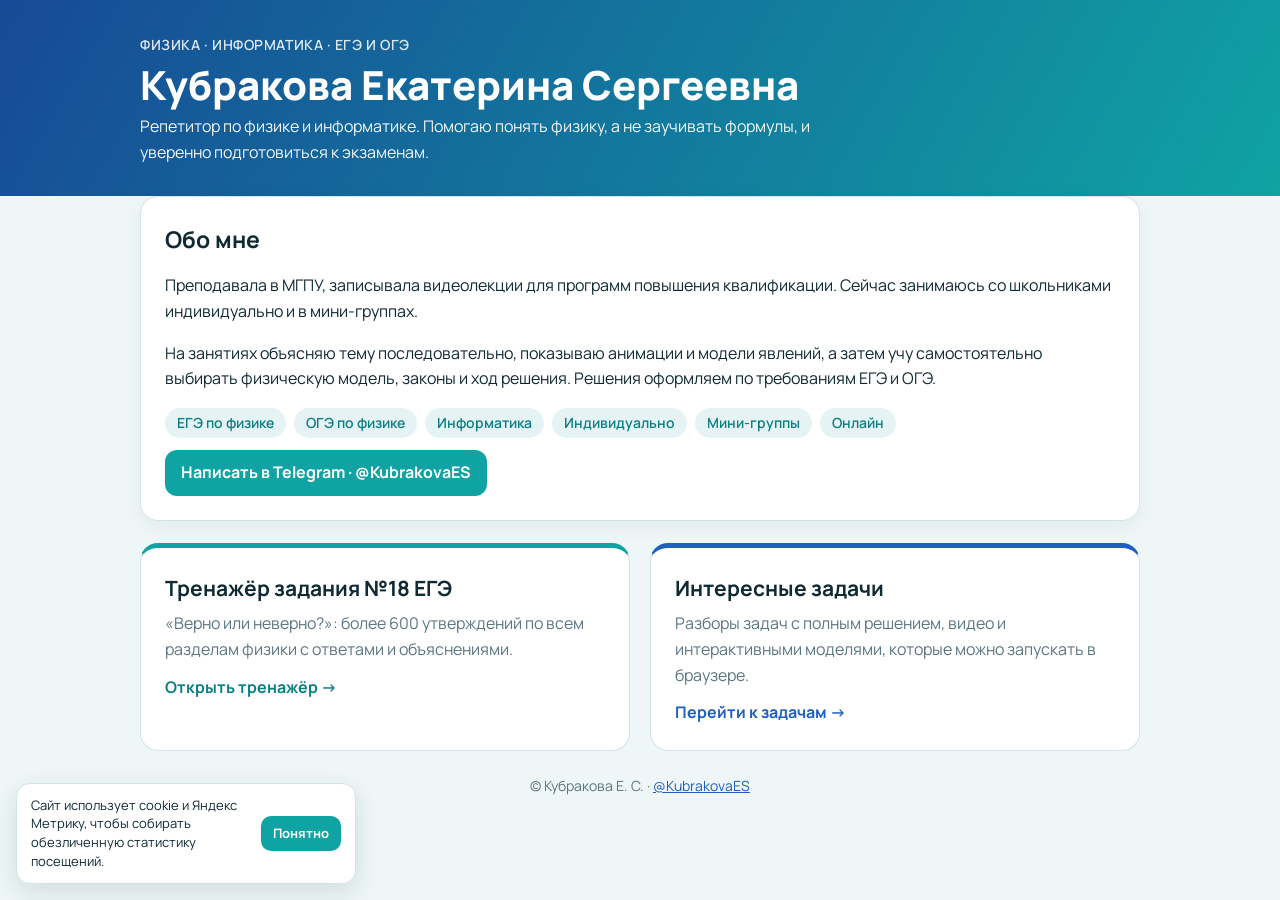
==== index.html @ a11c0caa "Личная страница, раздел «Интересные задачи» и модель «Снаряд и фонарик» Co-authored-by: Perplexity <" ====
<!doctype html><html lang="ru"><head><meta charset="utf-8"><meta name="viewport" content="width=device-width,initial-scale=1">
<title>Кубракова Екатерина Сергеевна — репетитор по физике и информатике</title>
<meta name="description" content="Репетитор по физике и информатике: подготовка к ЕГЭ и ОГЭ, онлайн-тренажёр задания 18 и разборы интересных задач.">
<link rel="preconnect" href="https://fonts.googleapis.com"><link rel="preconnect" href="https://fonts.gstatic.com" crossorigin>
<link href="https://fonts.googleapis.com/css2?family=Manrope:wght@400;500;600;700;800&display=swap" rel="stylesheet"><link rel="stylesheet" href="assets/site.css"><script src="assets/metrika.js"></script></head><body><noscript><div><img src="https://mc.yandex.ru/watch/114669607" style="position:absolute;left:-9999px" alt=""></div></noscript>
<header class="top"><div class="wrap"><div class="kicker">Физика · Информатика · ЕГЭ и ОГЭ</div>
<h1>Кубракова Екатерина Сергеевна</h1><p>Репетитор по физике и информатике. Помогаю понять физику, а не заучивать формулы, и уверенно подготовиться к экзаменам.</p></div></header>
<main class="wrap">
<section class="card"><h2>Обо мне</h2>
<p>Преподавала в МГПУ, записывала видеолекции для программ повышения квалификации. Сейчас занимаюсь со школьниками индивидуально и в мини-группах.</p>
<p>На занятиях объясняю тему последовательно, показываю анимации и модели явлений, а затем учу самостоятельно выбирать физическую модель, законы и ход решения. Решения оформляем по требованиям ЕГЭ и ОГЭ.</p>
<div class="tags"><span>ЕГЭ по физике</span><span>ОГЭ по физике</span><span>Информатика</span><span>Индивидуально</span><span>Мини-группы</span><span>Онлайн</span></div>
<div class="row"><a class="btn" href="https://t.me/KubrakovaES" target="_blank" rel="noopener">Написать в Telegram · @KubrakovaES</a></div></section>
<div class="grid2">
<a class="big-link" href="https://kubrakovaes.github.io/ege18-fizika/"><b>Тренажёр задания №18 ЕГЭ</b><span>«Верно или неверно?»: более 600 утверждений по всем разделам физики с ответами и объяснениями.</span><em>Открыть тренажёр →</em></a>
<a class="big-link blue" href="zadachi/"><b>Интересные задачи</b><span>Разборы задач с полным решением, видео и интерактивными моделями, которые можно запускать в браузере.</span><em>Перейти к задачам →</em></a>
</div></main>
<footer>© Кубракова Е. С. · <a href="https://t.me/KubrakovaES">@KubrakovaES</a></footer></body></html>
---- assets/site.css ----
:root{--bg:#eef6f7;--surface:#fff;--ink:#0f2a33;--muted:#5b7680;--line:#d3e4e8;--teal:#0fa3a3;--teal-d:#0b7f84;--blue:#1f5fbf;--blue-d:#174a96;--ok:#138a5b;--ok-bg:#e3f5ec;--bad:#c23b3b;--bad-bg:#fbe9e9}
*{box-sizing:border-box}body{margin:0;background:var(--bg);color:var(--ink);font:16px/1.6 Manrope,system-ui,sans-serif}
a{color:var(--blue)}.wrap{max-width:1040px;margin:0 auto;padding:0 20px}
header.top{background:linear-gradient(120deg,var(--blue-d),var(--teal));color:#fff;padding:34px 0 30px}
header.top .kicker{opacity:.85;font-size:14px;font-weight:600;letter-spacing:.04em;text-transform:uppercase}
header.top h1{margin:6px 0 4px;font-size:clamp(26px,4vw,40px);line-height:1.15;font-weight:800}
header.top p{margin:6px 0 0;max-width:680px;opacity:.95}
nav.crumbs{font-size:14px;margin-bottom:10px}nav.crumbs a{color:#fff;opacity:.9}
main{padding:28px 0 50px}
.card{background:var(--surface);border:1px solid var(--line);border-radius:18px;padding:24px;margin-bottom:22px;box-shadow:0 6px 20px rgba(15,42,51,.05)}
.card h2{margin:0 0 12px;font-size:23px}
.grid2{display:grid;grid-template-columns:repeat(auto-fit,minmax(280px,1fr));gap:20px}
.big-link{display:block;text-decoration:none;color:var(--ink);background:var(--surface);border:1px solid var(--line);border-radius:18px;padding:24px;border-top:5px solid var(--teal);transition:.15s}
.big-link:hover{transform:translateY(-3px);box-shadow:0 10px 26px rgba(15,42,51,.12)}
.big-link b{display:block;font-size:21px;margin-bottom:6px}.big-link span{color:var(--muted)}.big-link em{display:block;margin-top:12px;color:var(--teal-d);font-style:normal;font-weight:700}
.big-link.blue{border-top-color:var(--blue)}.big-link.blue em{color:var(--blue)}
.btn{display:inline-flex;align-items:center;gap:8px;border:0;border-radius:12px;padding:10px 16px;font:inherit;font-weight:700;background:var(--teal);color:#fff;text-decoration:none;cursor:pointer}
.btn:hover{background:var(--teal-d)}.btn.alt{background:#e6f3f5;color:var(--teal-d)}.btn.alt:hover{background:#d4ecef}.btn.blue{background:var(--blue)}
.tags{display:flex;flex-wrap:wrap;gap:8px;margin:12px 0}.tags span{background:#e6f3f5;color:var(--teal-d);border-radius:999px;padding:4px 12px;font-size:14px;font-weight:600}
.video{position:relative;padding-top:56.25%;border-radius:14px;overflow:hidden;background:#0f2a33}.video iframe{position:absolute;inset:0;width:100%;height:100%;border:0}
.answer{background:var(--ok-bg);border-left:5px solid var(--ok);border-radius:12px;padding:12px 16px;font-weight:600}
.sim{display:grid;grid-template-columns:1fr 280px;gap:18px}@media(max-width:820px){.sim{grid-template-columns:1fr}}
canvas{width:100%;height:auto;border:1px solid var(--line);border-radius:14px;background:#f7fbfc;display:block}
.ctrl label{display:block;font-weight:700;margin:10px 0 2px}.ctrl input[type=range]{width:100%;accent-color:var(--teal)}
.row{display:flex;flex-wrap:wrap;gap:8px;margin-top:12px}
.status{margin-top:14px;padding:10px 12px;border-radius:12px;background:#eef6f7;font-size:15px}.status.hit{background:var(--ok-bg);color:var(--ok);font-weight:700}.status.miss{background:var(--bad-bg);color:var(--bad)}
.readout{font-variant-numeric:tabular-nums;font-size:14px;color:var(--muted);margin-top:8px}
details{border-top:1px solid var(--line);padding:10px 0}summary{cursor:pointer;font-weight:700}
footer{color:var(--muted);font-size:14px;text-align:center;padding:24px 0 40px}
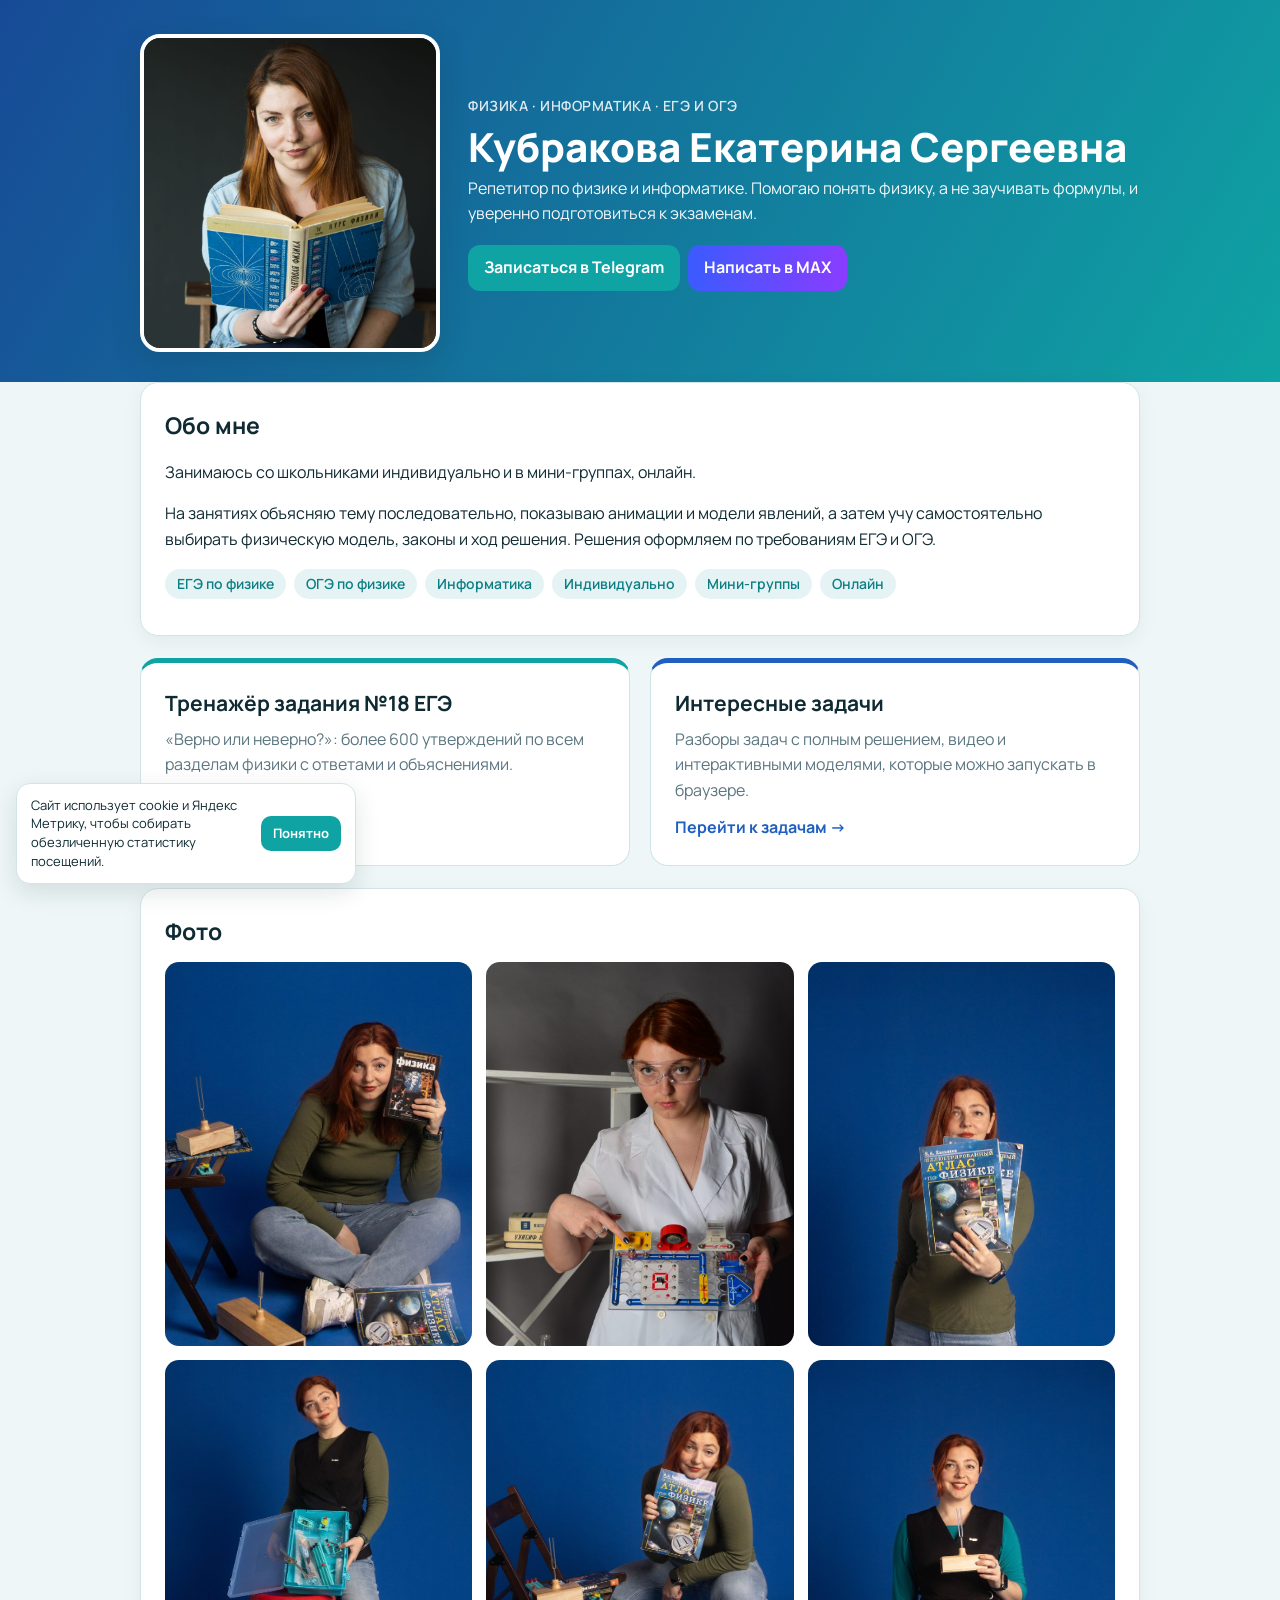
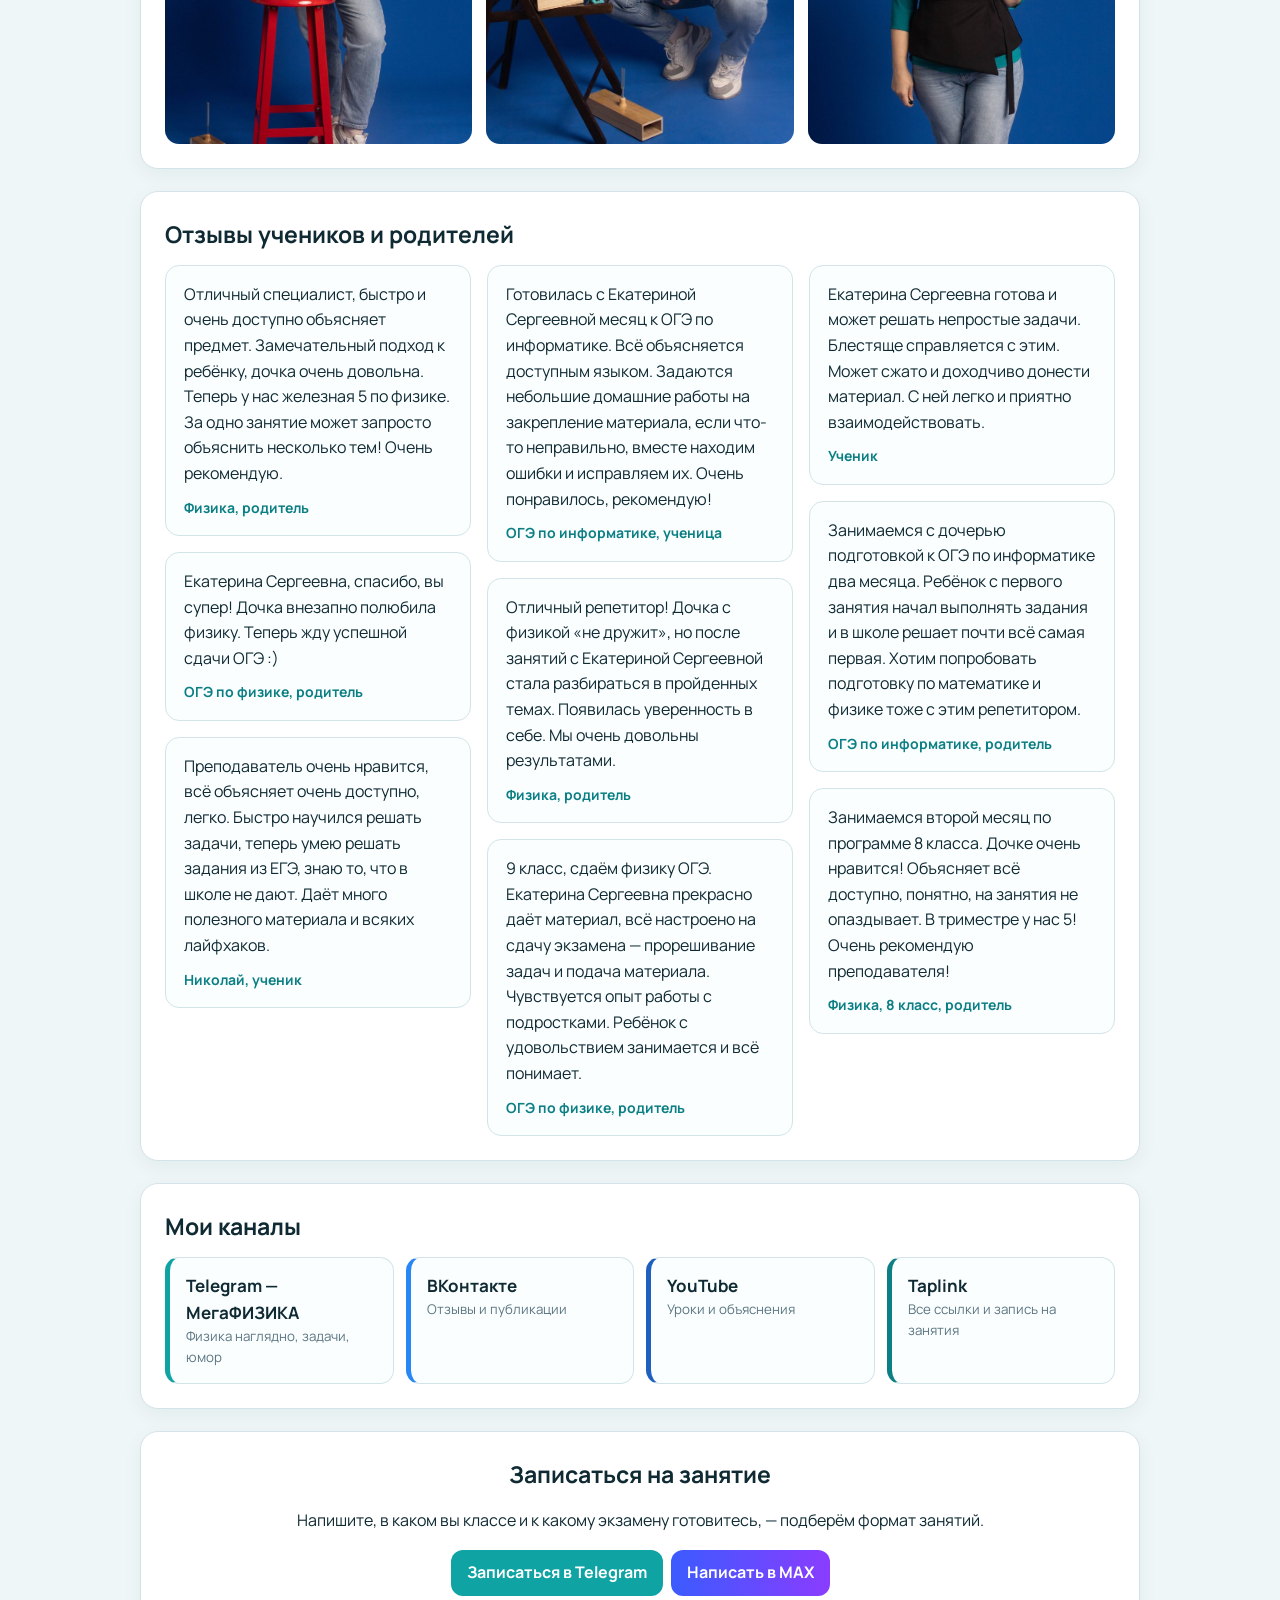
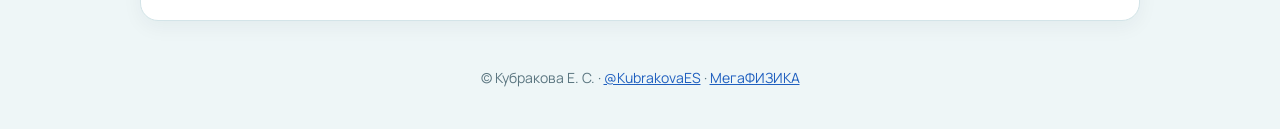
==== commit 5476f38f: "Фото, отзывы, каналы и кнопки записи на странице «Обо мне» Co-authored-by: Perplexity <noreply@perpl" ====
--- a/index.html
+++ b/index.html
@@ -1,18 +1,42 @@
 <!doctype html><html lang="ru"><head><meta charset="utf-8"><meta name="viewport" content="width=device-width,initial-scale=1">
 <title>Кубракова Екатерина Сергеевна — репетитор по физике и информатике</title>
 <meta name="description" content="Репетитор по физике и информатике: подготовка к ЕГЭ и ОГЭ, онлайн-тренажёр задания 18 и разборы интересных задач.">
+<meta property="og:title" content="Кубракова Екатерина Сергеевна — репетитор по физике и информатике"><meta property="og:image" content="https://kubrakovaes.github.io/assets/img/portrait.jpg">
 <link rel="preconnect" href="https://fonts.googleapis.com"><link rel="preconnect" href="https://fonts.gstatic.com" crossorigin>
-<link href="https://fonts.googleapis.com/css2?family=Manrope:wght@400;500;600;700;800&display=swap" rel="stylesheet"><link rel="stylesheet" href="assets/site.css"><script src="assets/metrika.js"></script></head><body><noscript><div><img src="https://mc.yandex.ru/watch/114669607" style="position:absolute;left:-9999px" alt=""></div></noscript>
-<header class="top"><div class="wrap"><div class="kicker">Физика · Информатика · ЕГЭ и ОГЭ</div>
-<h1>Кубракова Екатерина Сергеевна</h1><p>Репетитор по физике и информатике. Помогаю понять физику, а не заучивать формулы, и уверенно подготовиться к экзаменам.</p></div></header>
+<link href="https://fonts.googleapis.com/css2?family=Manrope:wght@400;500;600;700;800&display=swap" rel="stylesheet">
+<link rel="stylesheet" href="assets/site.css"><script src="assets/metrika.js"></script></head><body><noscript><div><img src="https://mc.yandex.ru/watch/114669607" style="position:absolute;left:-9999px" alt=""></div></noscript>
+<header class="top"><div class="wrap hero"><img src="assets/img/portrait.jpg" alt="Кубракова Екатерина Сергеевна">
+<div><div class="kicker">Физика · Информатика · ЕГЭ и ОГЭ</div><h1>Кубракова Екатерина Сергеевна</h1>
+<p>Репетитор по физике и информатике. Помогаю понять физику, а не заучивать формулы, и уверенно подготовиться к экзаменам.</p>
+<div class="row" style="margin-top:18px"><a class="btn" href="https://t.me/KubrakovaES" target="_blank" rel="noopener">Записаться в Telegram</a><a class="btn max" href="https://max.ru/u/f9LHodD0cOKXjT28cd-4Ic7kbpN1_F-1NDqRArSVZjF6PoIaOD2EUkCqzCk" target="_blank" rel="noopener">Написать в MAX</a></div></div></div></header>
 <main class="wrap">
 <section class="card"><h2>Обо мне</h2>
-<p>Преподавала в МГПУ, записывала видеолекции для программ повышения квалификации. Сейчас занимаюсь со школьниками индивидуально и в мини-группах.</p>
+<p>Занимаюсь со школьниками индивидуально и в мини-группах, онлайн.</p>
 <p>На занятиях объясняю тему последовательно, показываю анимации и модели явлений, а затем учу самостоятельно выбирать физическую модель, законы и ход решения. Решения оформляем по требованиям ЕГЭ и ОГЭ.</p>
-<div class="tags"><span>ЕГЭ по физике</span><span>ОГЭ по физике</span><span>Информатика</span><span>Индивидуально</span><span>Мини-группы</span><span>Онлайн</span></div>
-<div class="row"><a class="btn" href="https://t.me/KubrakovaES" target="_blank" rel="noopener">Написать в Telegram · @KubrakovaES</a></div></section>
-<div class="grid2">
+<div class="tags"><span>ЕГЭ по физике</span><span>ОГЭ по физике</span><span>Информатика</span><span>Индивидуально</span><span>Мини-группы</span><span>Онлайн</span></div></section>
+<div class="grid2" style="margin-bottom:22px">
 <a class="big-link" href="https://kubrakovaes.github.io/ege18-fizika/"><b>Тренажёр задания №18 ЕГЭ</b><span>«Верно или неверно?»: более 600 утверждений по всем разделам физики с ответами и объяснениями.</span><em>Открыть тренажёр →</em></a>
-<a class="big-link blue" href="zadachi/"><b>Интересные задачи</b><span>Разборы задач с полным решением, видео и интерактивными моделями, которые можно запускать в браузере.</span><em>Перейти к задачам →</em></a>
-</div></main>
-<footer>© Кубракова Е. С. · <a href="https://t.me/KubrakovaES">@KubrakovaES</a></footer></body></html>
+<a class="big-link blue" href="zadachi/"><b>Интересные задачи</b><span>Разборы задач с полным решением, видео и интерактивными моделями, которые можно запускать в браузере.</span><em>Перейти к задачам →</em></a></div>
+<section class="card"><h2>Фото</h2><div class="gallery"><img src="assets/img/g-books.jpg" alt="Екатерина Сергеевна с физическими приборами и книгами" loading="lazy"><img src="assets/img/g-lab.jpg" alt="Екатерина Сергеевна с физическими приборами и книгами" loading="lazy"><img src="assets/img/g-astro.jpg" alt="Екатерина Сергеевна с физическими приборами и книгами" loading="lazy"><img src="assets/img/g-kit.jpg" alt="Екатерина Сергеевна с физическими приборами и книгами" loading="lazy"><img src="assets/img/g-squat.jpg" alt="Екатерина Сергеевна с физическими приборами и книгами" loading="lazy"><img src="assets/img/g-pendulum.jpg" alt="Екатерина Сергеевна с физическими приборами и книгами" loading="lazy"></div></section>
+<section class="card"><h2>Отзывы учеников и родителей</h2><div class="reviews">
+<div class="review"><p>Отличный специалист, быстро и очень доступно объясняет предмет. Замечательный подход к ребёнку, дочка очень довольна. Теперь у нас железная 5 по физике. За одно занятие может запросто объяснить несколько тем! Очень рекомендую.</p><div class="who">Физика, родитель</div></div>
+<div class="review"><p>Екатерина Сергеевна, спасибо, вы супер! Дочка внезапно полюбила физику. Теперь жду успешной сдачи ОГЭ :)</p><div class="who">ОГЭ по физике, родитель</div></div>
+<div class="review"><p>Преподаватель очень нравится, всё объясняет очень доступно, легко. Быстро научился решать задачи, теперь умею решать задания из ЕГЭ, знаю то, что в школе не дают. Даёт много полезного материала и всяких лайфхаков.</p><div class="who">Николай, ученик</div></div>
+<div class="review"><p>Готовилась с Екатериной Сергеевной месяц к ОГЭ по информатике. Всё объясняется доступным языком. Задаются небольшие домашние работы на закрепление материала, если что-то неправильно, вместе находим ошибки и исправляем их. Очень понравилось, рекомендую!</p><div class="who">ОГЭ по информатике, ученица</div></div>
+<div class="review"><p>Отличный репетитор! Дочка с физикой «не дружит», но после занятий с Екатериной Сергеевной стала разбираться в пройденных темах. Появилась уверенность в себе. Мы очень довольны результатами.</p><div class="who">Физика, родитель</div></div>
+<div class="review"><p>9 класс, сдаём физику ОГЭ. Екатерина Сергеевна прекрасно даёт материал, всё настроено на сдачу экзамена — прорешивание задач и подача материала. Чувствуется опыт работы с подростками. Ребёнок с удовольствием занимается и всё понимает.</p><div class="who">ОГЭ по физике, родитель</div></div>
+<div class="review"><p>Екатерина Сергеевна готова и может решать непростые задачи. Блестяще справляется с этим. Может сжато и доходчиво донести материал. С ней легко и приятно взаимодействовать.</p><div class="who">Ученик</div></div>
+<div class="review"><p>Занимаемся с дочерью подготовкой к ОГЭ по информатике два месяца. Ребёнок с первого занятия начал выполнять задания и в школе решает почти всё самая первая. Хотим попробовать подготовку по математике и физике тоже с этим репетитором.</p><div class="who">ОГЭ по информатике, родитель</div></div>
+<div class="review"><p>Занимаемся второй месяц по программе 8 класса. Дочке очень нравится! Объясняет всё доступно, понятно, на занятия не опаздывает. В триместре у нас 5! Очень рекомендую преподавателя!</p><div class="who">Физика, 8 класс, родитель</div></div>
+</div></section>
+<section class="card"><h2>Мои каналы</h2><div class="links">
+<a href="https://t.me/megafizika1" target="_blank" rel="noopener"><b>Telegram — МегаФИЗИКА</b><small>Физика наглядно, задачи, юмор</small></a>
+<a class="vk" href="https://vk.ru/megafizika" target="_blank" rel="noopener"><b>ВКонтакте</b><small>Отзывы и публикации</small></a>
+<a class="yt" href="https://www.youtube.com/@es.kubrakova/videos" target="_blank" rel="noopener"><b>YouTube</b><small>Уроки и объяснения</small></a>
+<a class="tl" href="https://kubrakovaes.taplink.ws/" target="_blank" rel="noopener"><b>Taplink</b><small>Все ссылки и запись на занятия</small></a>
+</div></section>
+<section class="card" style="text-align:center"><h2>Записаться на занятие</h2><p>Напишите, в каком вы классе и к какому экзамену готовитесь, — подберём формат занятий.</p><div class="row" style="justify-content:center"><a class="btn" href="https://t.me/KubrakovaES" target="_blank" rel="noopener">Записаться в Telegram</a><a class="btn max" href="https://max.ru/u/f9LHodD0cOKXjT28cd-4Ic7kbpN1_F-1NDqRArSVZjF6PoIaOD2EUkCqzCk" target="_blank" rel="noopener">Написать в MAX</a></div></section>
+</main>
+<footer>© Кубракова Е. С. · <a href="https://t.me/KubrakovaES">@KubrakovaES</a> · <a href="https://t.me/megafizika1">МегаФИЗИКА</a></footer>
+<script>document.addEventListener('click',function(e){var a=e.target.closest&&e.target.closest('a');if(!a||!window.ymGoal)return;if(a.href.indexOf('max.ru')>-1)ymGoal('max_click');else if(/megafizika|youtube|taplink/.test(a.href))ymGoal('channel_click');});</script>
+</body></html>
--- a/assets/site.css
+++ b/assets/site.css
@@ -27,3 +27,15 @@
 .readout{font-variant-numeric:tabular-nums;font-size:14px;color:var(--muted);margin-top:8px}
 details{border-top:1px solid var(--line);padding:10px 0}summary{cursor:pointer;font-weight:700}
 footer{color:var(--muted);font-size:14px;text-align:center;padding:24px 0 40px}
+
+.hero{display:grid;grid-template-columns:300px 1fr;gap:28px;align-items:center}@media(max-width:760px){.hero{grid-template-columns:1fr}.hero img{max-width:280px}}
+.hero img{width:100%;aspect-ratio:1/1.06;object-fit:cover;border-radius:20px;border:4px solid #fff;box-shadow:0 10px 30px rgba(15,42,51,.18)}
+.gallery{display:grid;grid-template-columns:repeat(3,1fr);gap:14px}@media(max-width:620px){.gallery{grid-template-columns:repeat(2,1fr);gap:10px}}
+.gallery img{width:100%;aspect-ratio:4/5;object-fit:cover;object-position:50% 25%;border-radius:14px;display:block}
+.links{display:grid;grid-template-columns:repeat(auto-fit,minmax(220px,1fr));gap:12px}
+.links a{display:flex;flex-direction:column;text-decoration:none;color:var(--ink);border:1px solid var(--line);border-left:5px solid var(--teal);border-radius:14px;padding:14px 16px;background:#fbfeff}
+.links a:hover{background:#eef8f9}.links a b{font-size:17px}.links a small{color:var(--muted)}
+.links a.vk{border-left-color:#2787f5}.links a.yt{border-left-color:var(--blue)}.links a.tl{border-left-color:var(--teal-d)}
+.reviews{columns:3 280px;column-gap:16px}.review{break-inside:avoid;background:#fbfeff;border:1px solid var(--line);border-radius:14px;padding:16px 18px;margin:0 0 16px}
+.review p{margin:0}.review .who{margin-top:10px;color:var(--teal-d);font-weight:700;font-size:14px}
+.btn.max{background:linear-gradient(90deg,#3b5bff,#8a3cff)}.btn.max:hover{filter:brightness(.92)}
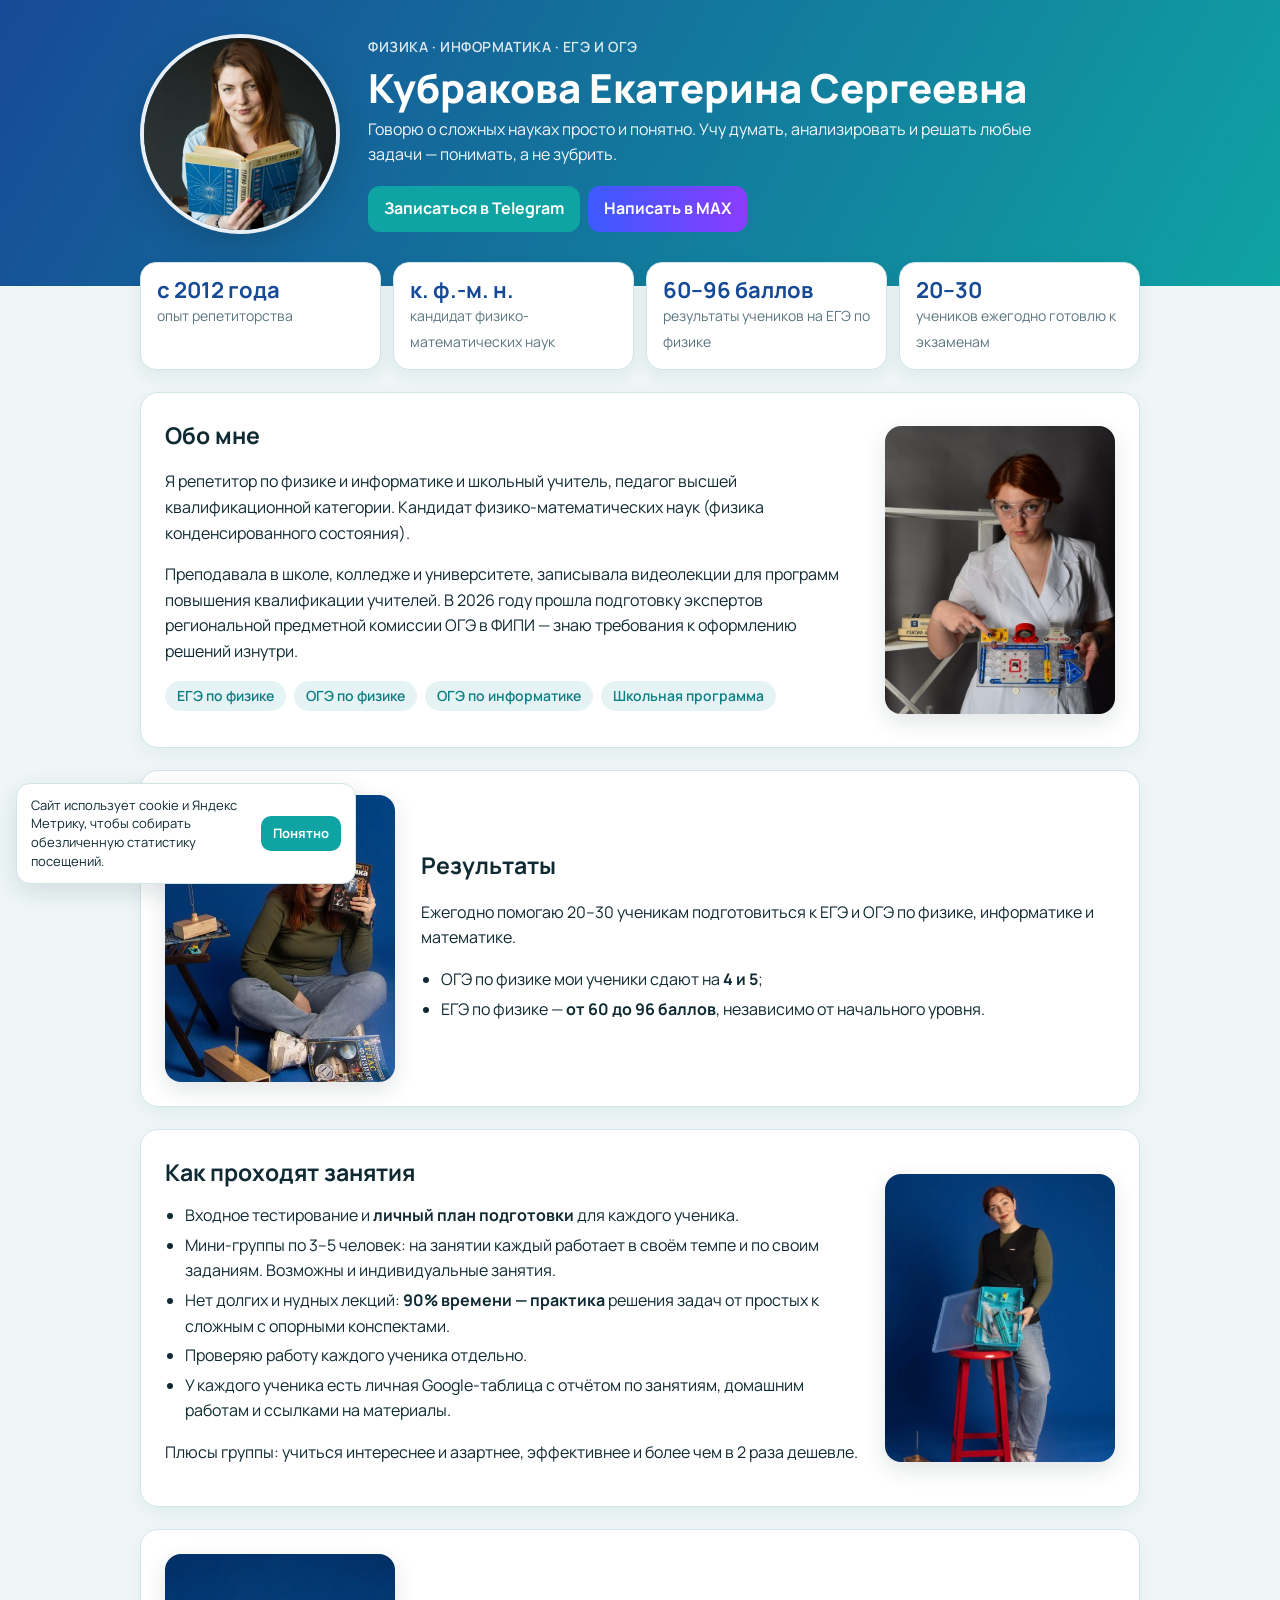
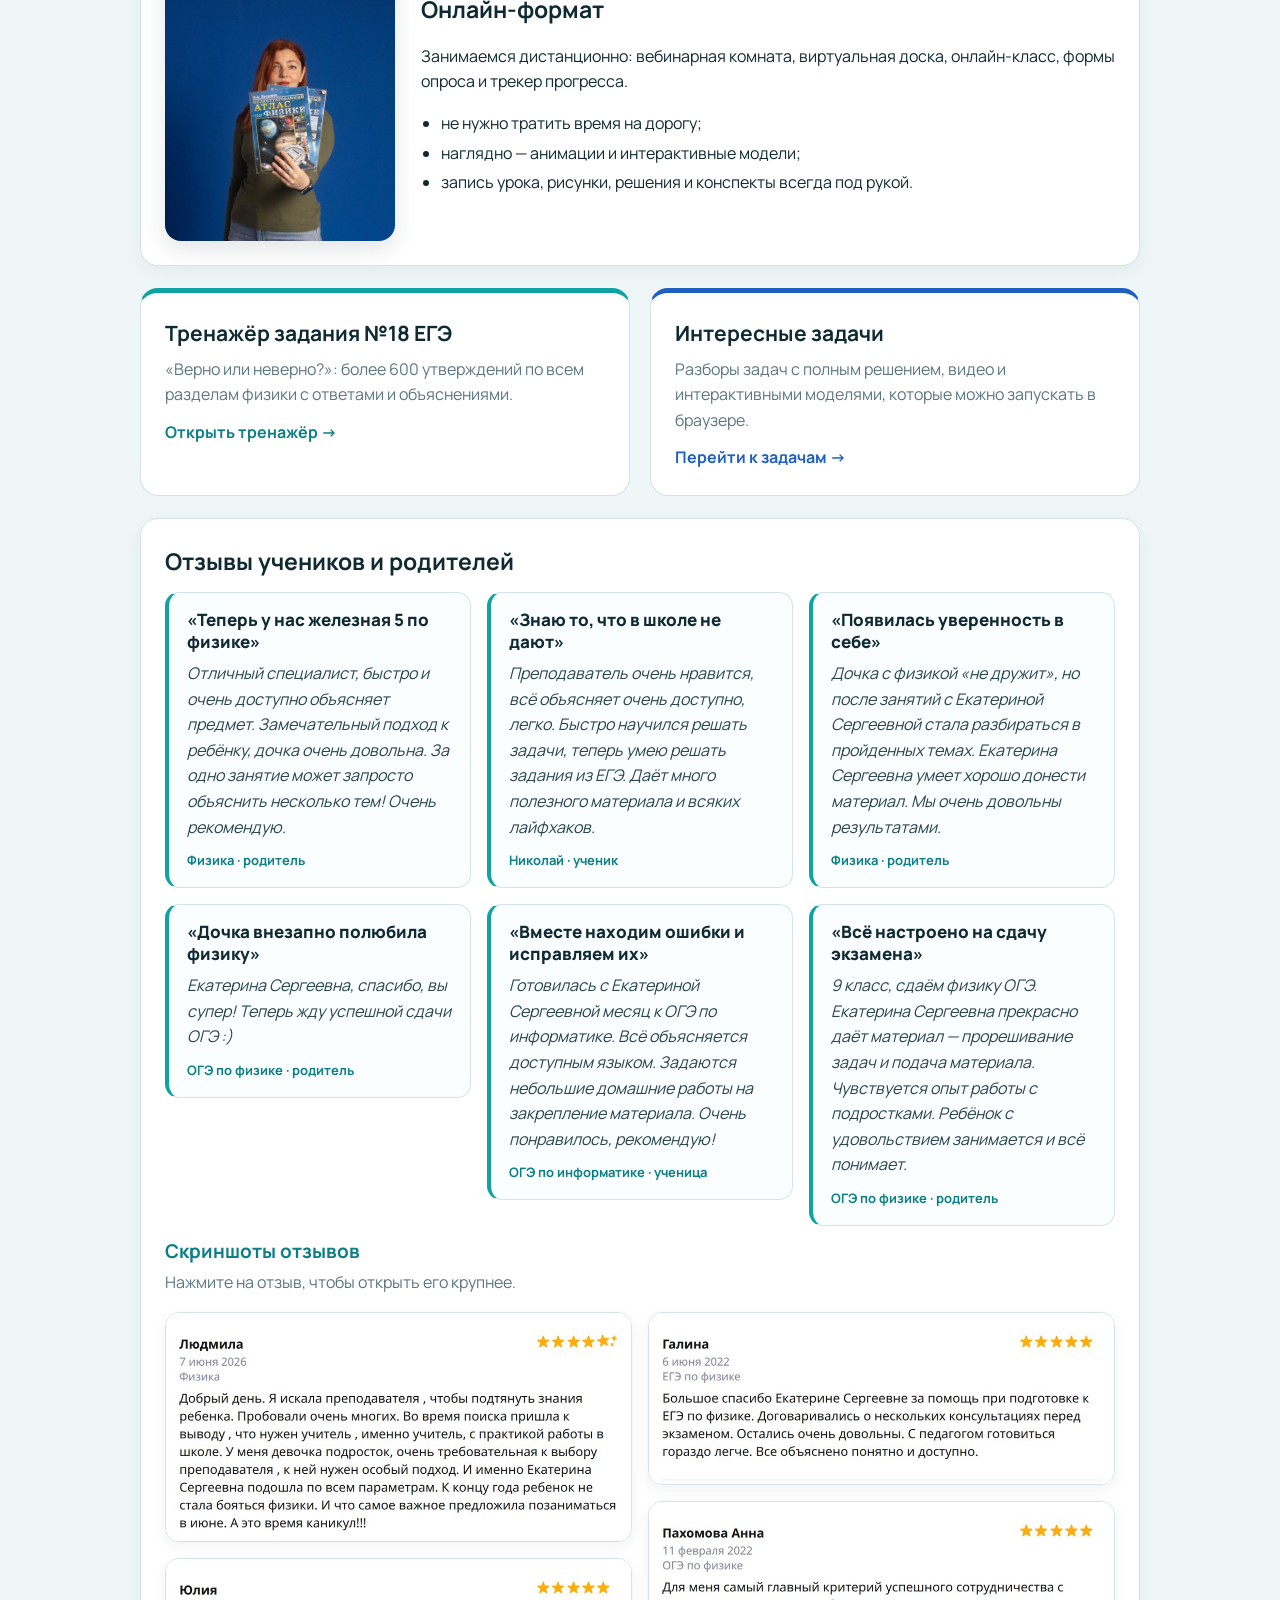
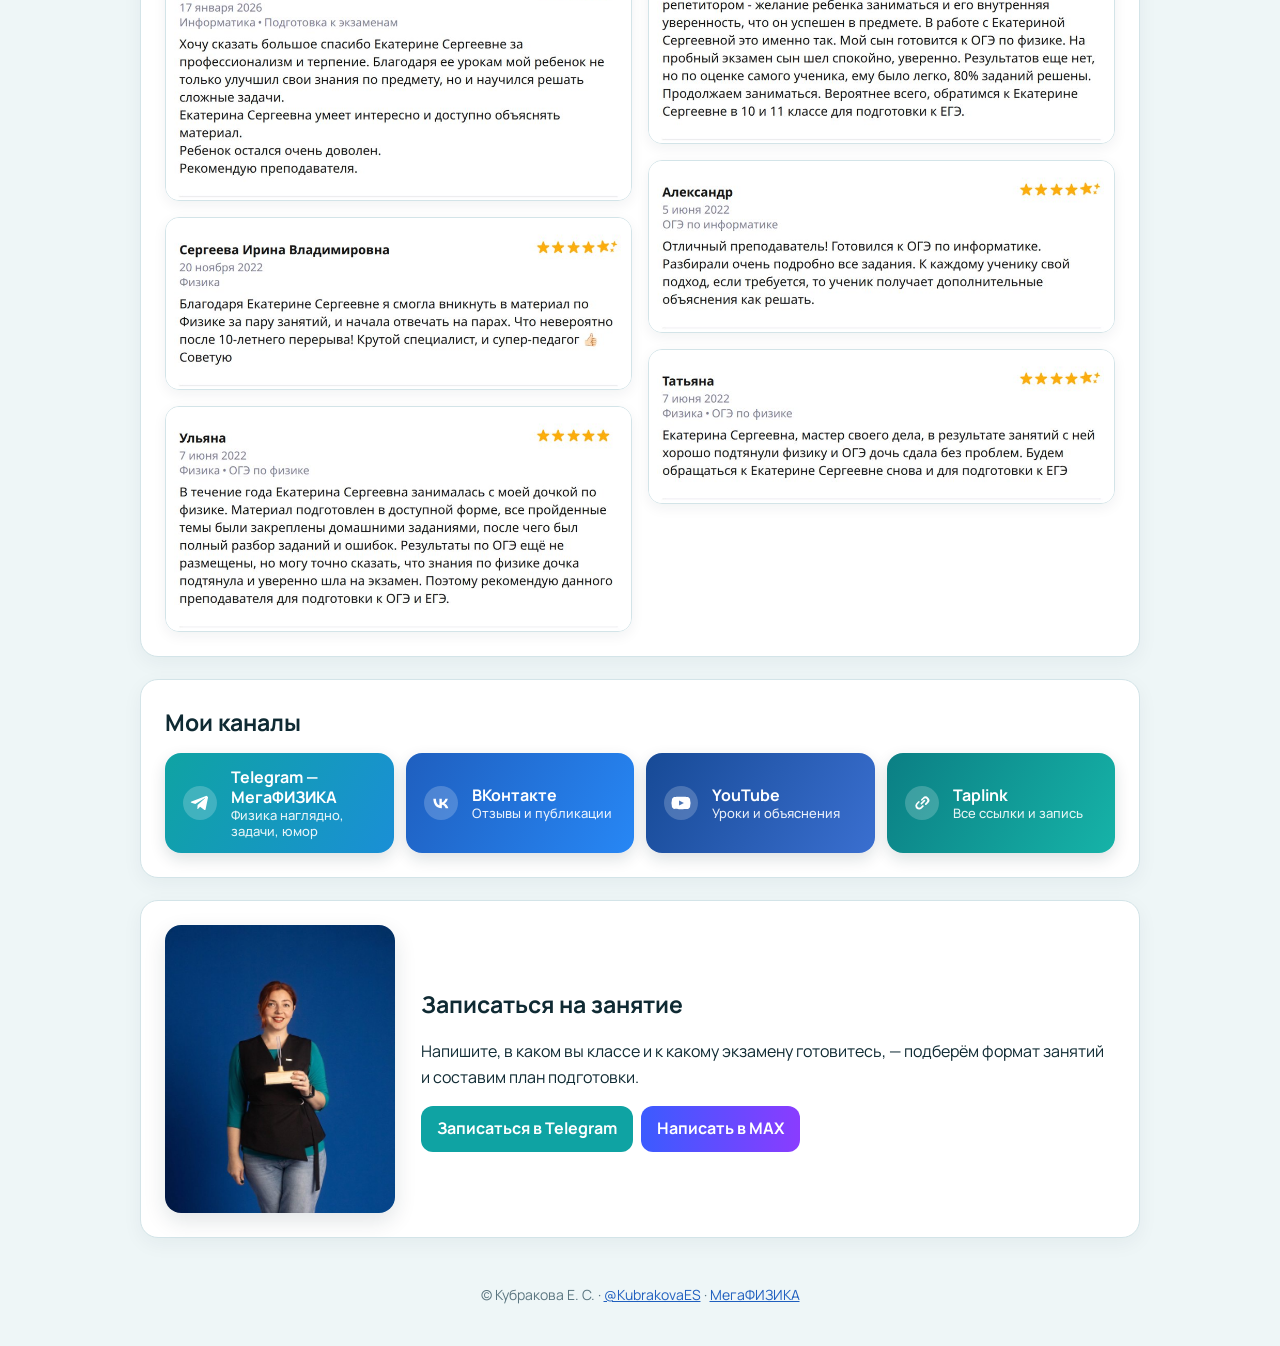
==== commit 59a9251a: "Главная: фото рядом с текстом, информация о репетиторе, скриншоты отзывов, кнопки каналов Co-authore" ====
--- a/index.html
+++ b/index.html
@@ -1,41 +1,88 @@
 <!doctype html><html lang="ru"><head><meta charset="utf-8"><meta name="viewport" content="width=device-width,initial-scale=1">
 <title>Кубракова Екатерина Сергеевна — репетитор по физике и информатике</title>
-<meta name="description" content="Репетитор по физике и информатике: подготовка к ЕГЭ и ОГЭ, онлайн-тренажёр задания 18 и разборы интересных задач.">
+<meta name="description" content="Кандидат физико-математических наук, педагог высшей категории. Подготовка к ЕГЭ и ОГЭ по физике и информатике онлайн, индивидуально и в мини-группах.">
 <meta property="og:title" content="Кубракова Екатерина Сергеевна — репетитор по физике и информатике"><meta property="og:image" content="https://kubrakovaes.github.io/assets/img/portrait.jpg">
 <link rel="preconnect" href="https://fonts.googleapis.com"><link rel="preconnect" href="https://fonts.gstatic.com" crossorigin>
 <link href="https://fonts.googleapis.com/css2?family=Manrope:wght@400;500;600;700;800&display=swap" rel="stylesheet">
 <link rel="stylesheet" href="assets/site.css"><script src="assets/metrika.js"></script></head><body><noscript><div><img src="https://mc.yandex.ru/watch/114669607" style="position:absolute;left:-9999px" alt=""></div></noscript>
-<header class="top"><div class="wrap hero"><img src="assets/img/portrait.jpg" alt="Кубракова Екатерина Сергеевна">
+<header class="top" style="padding-bottom:52px"><div class="wrap hero"><img src="assets/img/portrait.jpg" alt="Кубракова Екатерина Сергеевна">
 <div><div class="kicker">Физика · Информатика · ЕГЭ и ОГЭ</div><h1>Кубракова Екатерина Сергеевна</h1>
-<p>Репетитор по физике и информатике. Помогаю понять физику, а не заучивать формулы, и уверенно подготовиться к экзаменам.</p>
+<p>Говорю о сложных науках просто и понятно. Учу думать, анализировать и решать любые задачи — понимать, а не зубрить.</p>
 <div class="row" style="margin-top:18px"><a class="btn" href="https://t.me/KubrakovaES" target="_blank" rel="noopener">Записаться в Telegram</a><a class="btn max" href="https://max.ru/u/f9LHodD0cOKXjT28cd-4Ic7kbpN1_F-1NDqRArSVZjF6PoIaOD2EUkCqzCk" target="_blank" rel="noopener">Написать в MAX</a></div></div></div></header>
-<main class="wrap">
-<section class="card"><h2>Обо мне</h2>
-<p>Занимаюсь со школьниками индивидуально и в мини-группах, онлайн.</p>
-<p>На занятиях объясняю тему последовательно, показываю анимации и модели явлений, а затем учу самостоятельно выбирать физическую модель, законы и ход решения. Решения оформляем по требованиям ЕГЭ и ОГЭ.</p>
-<div class="tags"><span>ЕГЭ по физике</span><span>ОГЭ по физике</span><span>Информатика</span><span>Индивидуально</span><span>Мини-группы</span><span>Онлайн</span></div></section>
+<main class="wrap" style="padding-top:0">
+<div class="stats">
+<div class="stat"><b>с 2012 года</b><span>опыт репетиторства</span></div>
+<div class="stat"><b>к. ф.-м. н.</b><span>кандидат физико-математических наук</span></div>
+<div class="stat"><b>60–96 баллов</b><span>результаты учеников на ЕГЭ по физике</span></div>
+<div class="stat"><b>20–30</b><span>учеников ежегодно готовлю к экзаменам</span></div>
+</div>
+
+<section class="card split"><div>
+<h2>Обо мне</h2>
+<p>Я репетитор по физике и информатике и школьный учитель, педагог высшей квалификационной категории. Кандидат физико-математических наук (физика конденсированного состояния).</p>
+<p>Преподавала в школе, колледже и университете, записывала видеолекции для программ повышения квалификации учителей. В 2026 году прошла подготовку экспертов региональной предметной комиссии ОГЭ в ФИПИ — знаю требования к оформлению решений изнутри.</p>
+<div class="tags"><span>ЕГЭ по физике</span><span>ОГЭ по физике</span><span>ОГЭ по информатике</span><span>Школьная программа</span></div>
+</div><div class="ph"><img src="assets/img/g-lab.jpg" alt="Екатерина Сергеевна с электрическим конструктором" loading="lazy"></div></section>
+
+<section class="card split rev"><div class="ph"><img src="assets/img/g-books.jpg" alt="Екатерина Сергеевна с книгой «Физика»" loading="lazy"></div><div>
+<h2>Результаты</h2>
+<p>Ежегодно помогаю 20–30 ученикам подготовиться к ЕГЭ и ОГЭ по физике, информатике и математике.</p>
+<ul><li>ОГЭ по физике мои ученики сдают на <b>4 и 5</b>;</li>
+<li>ЕГЭ по физике — <b>от 60 до 96 баллов</b>, независимо от начального уровня.</li></ul>
+</div></section>
+
+<section class="card split"><div>
+<h2>Как проходят занятия</h2>
+<ul>
+<li>Входное тестирование и <b>личный план подготовки</b> для каждого ученика.</li>
+<li>Мини-группы по 3–5 человек: на занятии каждый работает в своём темпе и по своим заданиям. Возможны и индивидуальные занятия.</li>
+<li>Нет долгих и нудных лекций: <b>90% времени — практика</b> решения задач от простых к сложным с опорными конспектами.</li>
+<li>Проверяю работу каждого ученика отдельно.</li>
+<li>У каждого ученика есть личная Google-таблица с отчётом по занятиям, домашним работам и ссылками на материалы.</li>
+</ul>
+<p>Плюсы группы: учиться интереснее и азартнее, эффективнее и более чем в 2 раза дешевле.</p>
+</div><div class="ph"><img src="assets/img/g-kit.jpg" alt="Екатерина Сергеевна с учебным набором по физике" loading="lazy"></div></section>
+
+<section class="card split rev"><div class="ph"><img src="assets/img/g-astro.jpg" alt="Екатерина Сергеевна с атласом по физике" loading="lazy"></div><div>
+<h2>Онлайн-формат</h2>
+<p>Занимаемся дистанционно: вебинарная комната, виртуальная доска, онлайн-класс, формы опроса и трекер прогресса.</p>
+<ul><li>не нужно тратить время на дорогу;</li><li>наглядно — анимации и интерактивные модели;</li><li>запись урока, рисунки, решения и конспекты всегда под рукой.</li></ul>
+</div></section>
+
 <div class="grid2" style="margin-bottom:22px">
 <a class="big-link" href="https://kubrakovaes.github.io/ege18-fizika/"><b>Тренажёр задания №18 ЕГЭ</b><span>«Верно или неверно?»: более 600 утверждений по всем разделам физики с ответами и объяснениями.</span><em>Открыть тренажёр →</em></a>
 <a class="big-link blue" href="zadachi/"><b>Интересные задачи</b><span>Разборы задач с полным решением, видео и интерактивными моделями, которые можно запускать в браузере.</span><em>Перейти к задачам →</em></a></div>
-<section class="card"><h2>Фото</h2><div class="gallery"><img src="assets/img/g-books.jpg" alt="Екатерина Сергеевна с физическими приборами и книгами" loading="lazy"><img src="assets/img/g-lab.jpg" alt="Екатерина Сергеевна с физическими приборами и книгами" loading="lazy"><img src="assets/img/g-astro.jpg" alt="Екатерина Сергеевна с физическими приборами и книгами" loading="lazy"><img src="assets/img/g-kit.jpg" alt="Екатерина Сергеевна с физическими приборами и книгами" loading="lazy"><img src="assets/img/g-squat.jpg" alt="Екатерина Сергеевна с физическими приборами и книгами" loading="lazy"><img src="assets/img/g-pendulum.jpg" alt="Екатерина Сергеевна с физическими приборами и книгами" loading="lazy"></div></section>
+
 <section class="card"><h2>Отзывы учеников и родителей</h2><div class="reviews">
-<div class="review"><p>Отличный специалист, быстро и очень доступно объясняет предмет. Замечательный подход к ребёнку, дочка очень довольна. Теперь у нас железная 5 по физике. За одно занятие может запросто объяснить несколько тем! Очень рекомендую.</p><div class="who">Физика, родитель</div></div>
-<div class="review"><p>Екатерина Сергеевна, спасибо, вы супер! Дочка внезапно полюбила физику. Теперь жду успешной сдачи ОГЭ :)</p><div class="who">ОГЭ по физике, родитель</div></div>
-<div class="review"><p>Преподаватель очень нравится, всё объясняет очень доступно, легко. Быстро научился решать задачи, теперь умею решать задания из ЕГЭ, знаю то, что в школе не дают. Даёт много полезного материала и всяких лайфхаков.</p><div class="who">Николай, ученик</div></div>
-<div class="review"><p>Готовилась с Екатериной Сергеевной месяц к ОГЭ по информатике. Всё объясняется доступным языком. Задаются небольшие домашние работы на закрепление материала, если что-то неправильно, вместе находим ошибки и исправляем их. Очень понравилось, рекомендую!</p><div class="who">ОГЭ по информатике, ученица</div></div>
-<div class="review"><p>Отличный репетитор! Дочка с физикой «не дружит», но после занятий с Екатериной Сергеевной стала разбираться в пройденных темах. Появилась уверенность в себе. Мы очень довольны результатами.</p><div class="who">Физика, родитель</div></div>
-<div class="review"><p>9 класс, сдаём физику ОГЭ. Екатерина Сергеевна прекрасно даёт материал, всё настроено на сдачу экзамена — прорешивание задач и подача материала. Чувствуется опыт работы с подростками. Ребёнок с удовольствием занимается и всё понимает.</p><div class="who">ОГЭ по физике, родитель</div></div>
-<div class="review"><p>Екатерина Сергеевна готова и может решать непростые задачи. Блестяще справляется с этим. Может сжато и доходчиво донести материал. С ней легко и приятно взаимодействовать.</p><div class="who">Ученик</div></div>
-<div class="review"><p>Занимаемся с дочерью подготовкой к ОГЭ по информатике два месяца. Ребёнок с первого занятия начал выполнять задания и в школе решает почти всё самая первая. Хотим попробовать подготовку по математике и физике тоже с этим репетитором.</p><div class="who">ОГЭ по информатике, родитель</div></div>
-<div class="review"><p>Занимаемся второй месяц по программе 8 класса. Дочке очень нравится! Объясняет всё доступно, понятно, на занятия не опаздывает. В триместре у нас 5! Очень рекомендую преподавателя!</p><div class="who">Физика, 8 класс, родитель</div></div>
+<div class="review"><h4>«Теперь у нас железная 5 по физике»</h4><p>Отличный специалист, быстро и очень доступно объясняет предмет. Замечательный подход к ребёнку, дочка очень довольна. За одно занятие может запросто объяснить несколько тем! Очень рекомендую.</p><div class="who">Физика · родитель</div></div>
+<div class="review"><h4>«Дочка внезапно полюбила физику»</h4><p>Екатерина Сергеевна, спасибо, вы супер! Теперь жду успешной сдачи ОГЭ :)</p><div class="who">ОГЭ по физике · родитель</div></div>
+<div class="review"><h4>«Знаю то, что в школе не дают»</h4><p>Преподаватель очень нравится, всё объясняет очень доступно, легко. Быстро научился решать задачи, теперь умею решать задания из ЕГЭ. Даёт много полезного материала и всяких лайфхаков.</p><div class="who">Николай · ученик</div></div>
+<div class="review"><h4>«Вместе находим ошибки и исправляем их»</h4><p>Готовилась с Екатериной Сергеевной месяц к ОГЭ по информатике. Всё объясняется доступным языком. Задаются небольшие домашние работы на закрепление материала. Очень понравилось, рекомендую!</p><div class="who">ОГЭ по информатике · ученица</div></div>
+<div class="review"><h4>«Появилась уверенность в себе»</h4><p>Дочка с физикой «не дружит», но после занятий с Екатериной Сергеевной стала разбираться в пройденных темах. Екатерина Сергеевна умеет хорошо донести материал. Мы очень довольны результатами.</p><div class="who">Физика · родитель</div></div>
+<div class="review"><h4>«Всё настроено на сдачу экзамена»</h4><p>9 класс, сдаём физику ОГЭ. Екатерина Сергеевна прекрасно даёт материал — прорешивание задач и подача материала. Чувствуется опыт работы с подростками. Ребёнок с удовольствием занимается и всё понимает.</p><div class="who">ОГЭ по физике · родитель</div></div>
+</div>
+<h3 style="margin-top:10px">Скриншоты отзывов</h3><p class="sub">Нажмите на отзыв, чтобы открыть его крупнее.</p>
+<div class="shots">
+<a href="assets/reviews/profi-1.jpg" target="_blank" rel="noopener"><img src="assets/reviews/profi-1.jpg" alt="Скриншот отзыва о занятиях" loading="lazy"></a>
+<a href="assets/reviews/profi-2.jpg" target="_blank" rel="noopener"><img src="assets/reviews/profi-2.jpg" alt="Скриншот отзыва о занятиях" loading="lazy"></a>
+<a href="assets/reviews/profi-3.jpg" target="_blank" rel="noopener"><img src="assets/reviews/profi-3.jpg" alt="Скриншот отзыва о занятиях" loading="lazy"></a>
+<a href="assets/reviews/profi-4.jpg" target="_blank" rel="noopener"><img src="assets/reviews/profi-4.jpg" alt="Скриншот отзыва о занятиях" loading="lazy"></a>
+<a href="assets/reviews/profi-5.jpg" target="_blank" rel="noopener"><img src="assets/reviews/profi-5.jpg" alt="Скриншот отзыва о занятиях" loading="lazy"></a>
+<a href="assets/reviews/profi-6.jpg" target="_blank" rel="noopener"><img src="assets/reviews/profi-6.jpg" alt="Скриншот отзыва о занятиях" loading="lazy"></a>
+<a href="assets/reviews/profi-7.jpg" target="_blank" rel="noopener"><img src="assets/reviews/profi-7.jpg" alt="Скриншот отзыва о занятиях" loading="lazy"></a>
+<a href="assets/reviews/profi-8.jpg" target="_blank" rel="noopener"><img src="assets/reviews/profi-8.jpg" alt="Скриншот отзыва о занятиях" loading="lazy"></a>
 </div></section>
-<section class="card"><h2>Мои каналы</h2><div class="links">
-<a href="https://t.me/megafizika1" target="_blank" rel="noopener"><b>Telegram — МегаФИЗИКА</b><small>Физика наглядно, задачи, юмор</small></a>
-<a class="vk" href="https://vk.ru/megafizika" target="_blank" rel="noopener"><b>ВКонтакте</b><small>Отзывы и публикации</small></a>
-<a class="yt" href="https://www.youtube.com/@es.kubrakova/videos" target="_blank" rel="noopener"><b>YouTube</b><small>Уроки и объяснения</small></a>
-<a class="tl" href="https://kubrakovaes.taplink.ws/" target="_blank" rel="noopener"><b>Taplink</b><small>Все ссылки и запись на занятия</small></a>
+
+<section class="card"><h2>Мои каналы</h2><div class="socials">
+<a class="soc tg" href="https://t.me/megafizika1" target="_blank" rel="noopener"><svg viewBox="0 0 24 24" aria-hidden="true"><path fill="currentColor" d="M21.9 4.3 18.7 19.4c-.2 1-.9 1.3-1.8.8l-4.8-3.6-2.3 2.2c-.3.3-.5.5-1 .5l.3-4.9 8.9-8c.4-.3-.1-.5-.6-.2l-11 6.9-4.7-1.5c-1-.3-1-1 .2-1.5L20.6 3c.9-.3 1.6.2 1.3 1.3z"/></svg><span>Telegram — МегаФИЗИКА<small>Физика наглядно, задачи, юмор</small></span></a>
+<a class="soc vk" href="https://vk.ru/megafizika" target="_blank" rel="noopener"><svg viewBox="0 0 24 24" aria-hidden="true"><path fill="currentColor" d="M12.8 18.3C6.6 18.3 3 14 2.8 6.9h3.1c.1 5.2 2.4 7.4 4.2 7.9V6.9h2.9v4.5c1.8-.2 3.7-2.2 4.3-4.5h2.9c-.5 2.8-2.5 4.8-4 5.6 1.5.7 3.8 2.5 4.6 5.8h-3.2c-.7-2.2-2.4-3.9-4.6-4.1v4.1h-.2z"/></svg><span>ВКонтакте<small>Отзывы и публикации</small></span></a>
+<a class="soc yt" href="https://www.youtube.com/@es.kubrakova/videos" target="_blank" rel="noopener"><svg viewBox="0 0 24 24" aria-hidden="true"><path fill="currentColor" d="M23 7.2a3 3 0 0 0-2.1-2.1C19 4.6 12 4.6 12 4.6s-7 0-8.9.5A3 3 0 0 0 1 7.2 31 31 0 0 0 .5 12a31 31 0 0 0 .5 4.8 3 3 0 0 0 2.1 2.1c1.9.5 8.9.5 8.9.5s7 0 8.9-.5a3 3 0 0 0 2.1-2.1 31 31 0 0 0 .5-4.8 31 31 0 0 0-.5-4.8zM9.7 15.1V8.9l5.8 3.1-5.8 3.1z"/></svg><span>YouTube<small>Уроки и объяснения</small></span></a>
+<a class="soc tl" href="https://kubrakovaes.taplink.ws/" target="_blank" rel="noopener"><svg viewBox="0 0 24 24" aria-hidden="true"><path fill="currentColor" d="M10.6 13.4a1 1 0 0 1 0-1.4l3.5-3.5a1 1 0 1 1 1.4 1.4L12 13.4a1 1 0 0 1-1.4 0zM8.5 19.9a4.5 4.5 0 0 1-3.2-7.7l2.1-2.1a1 1 0 1 1 1.4 1.4l-2.1 2.1a2.5 2.5 0 0 0 3.5 3.5l2.1-2.1a1 1 0 1 1 1.4 1.4l-2.1 2.1a4.5 4.5 0 0 1-3.1 1.4zm8-5.6a1 1 0 0 1-.7-1.7l2.1-2.1a2.5 2.5 0 0 0-3.5-3.5l-2.1 2.1a1 1 0 0 1-1.4-1.4L13 5.6a4.5 4.5 0 0 1 6.4 6.4l-2.1 2.1a1 1 0 0 1-.8.2z"/></svg><span>Taplink<small>Все ссылки и запись</small></span></a>
 </div></section>
-<section class="card" style="text-align:center"><h2>Записаться на занятие</h2><p>Напишите, в каком вы классе и к какому экзамену готовитесь, — подберём формат занятий.</p><div class="row" style="justify-content:center"><a class="btn" href="https://t.me/KubrakovaES" target="_blank" rel="noopener">Записаться в Telegram</a><a class="btn max" href="https://max.ru/u/f9LHodD0cOKXjT28cd-4Ic7kbpN1_F-1NDqRArSVZjF6PoIaOD2EUkCqzCk" target="_blank" rel="noopener">Написать в MAX</a></div></section>
+
+<section class="card split rev"><div class="ph"><img src="assets/img/g-pendulum.jpg" alt="Екатерина Сергеевна с камертоном" loading="lazy"></div><div>
+<h2>Записаться на занятие</h2><p>Напишите, в каком вы классе и к какому экзамену готовитесь, — подберём формат занятий и составим план подготовки.</p><div class="row"><a class="btn" href="https://t.me/KubrakovaES" target="_blank" rel="noopener">Записаться в Telegram</a><a class="btn max" href="https://max.ru/u/f9LHodD0cOKXjT28cd-4Ic7kbpN1_F-1NDqRArSVZjF6PoIaOD2EUkCqzCk" target="_blank" rel="noopener">Написать в MAX</a></div>
+</div></section>
 </main>
 <footer>© Кубракова Е. С. · <a href="https://t.me/KubrakovaES">@KubrakovaES</a> · <a href="https://t.me/megafizika1">МегаФИЗИКА</a></footer>
 <script>document.addEventListener('click',function(e){var a=e.target.closest&&e.target.closest('a');if(!a||!window.ymGoal)return;if(a.href.indexOf('max.ru')>-1)ymGoal('max_click');else if(/megafizika|youtube|taplink/.test(a.href))ymGoal('channel_click');});</script>
--- a/assets/site.css
+++ b/assets/site.css
@@ -28,14 +28,35 @@
 details{border-top:1px solid var(--line);padding:10px 0}summary{cursor:pointer;font-weight:700}
 footer{color:var(--muted);font-size:14px;text-align:center;padding:24px 0 40px}
 
-.hero{display:grid;grid-template-columns:300px 1fr;gap:28px;align-items:center}@media(max-width:760px){.hero{grid-template-columns:1fr}.hero img{max-width:280px}}
-.hero img{width:100%;aspect-ratio:1/1.06;object-fit:cover;border-radius:20px;border:4px solid #fff;box-shadow:0 10px 30px rgba(15,42,51,.18)}
-.gallery{display:grid;grid-template-columns:repeat(3,1fr);gap:14px}@media(max-width:620px){.gallery{grid-template-columns:repeat(2,1fr);gap:10px}}
-.gallery img{width:100%;aspect-ratio:4/5;object-fit:cover;object-position:50% 25%;border-radius:14px;display:block}
-.links{display:grid;grid-template-columns:repeat(auto-fit,minmax(220px,1fr));gap:12px}
-.links a{display:flex;flex-direction:column;text-decoration:none;color:var(--ink);border:1px solid var(--line);border-left:5px solid var(--teal);border-radius:14px;padding:14px 16px;background:#fbfeff}
-.links a:hover{background:#eef8f9}.links a b{font-size:17px}.links a small{color:var(--muted)}
-.links a.vk{border-left-color:#2787f5}.links a.yt{border-left-color:var(--blue)}.links a.tl{border-left-color:var(--teal-d)}
-.reviews{columns:3 280px;column-gap:16px}.review{break-inside:avoid;background:#fbfeff;border:1px solid var(--line);border-radius:14px;padding:16px 18px;margin:0 0 16px}
-.review p{margin:0}.review .who{margin-top:10px;color:var(--teal-d);font-weight:700;font-size:14px}
+/* ---------- Главная страница ---------- */
+.hero{display:grid;grid-template-columns:200px 1fr;gap:28px;align-items:center}
+.hero img{width:200px;height:200px;object-fit:cover;object-position:50% 20%;border-radius:50%;border:4px solid rgba(255,255,255,.9);box-shadow:0 10px 30px rgba(15,42,51,.25)}
+@media(max-width:700px){.hero{grid-template-columns:1fr;text-align:center}.hero img{margin:0 auto;width:160px;height:160px}.hero .row{justify-content:center}}
+.stats{display:grid;grid-template-columns:repeat(4,1fr);gap:12px;margin:-24px 0 22px;position:relative}
+@media(max-width:760px){.stats{grid-template-columns:repeat(2,1fr)}}
+.stat{background:var(--surface);border:1px solid var(--line);border-radius:16px;padding:14px 16px;box-shadow:0 6px 18px rgba(15,42,51,.07)}
+.stat b{display:block;font-size:22px;color:var(--blue-d);line-height:1.2}.stat span{font-size:14px;color:var(--muted)}
+.split{display:grid;grid-template-columns:1fr 230px;gap:26px;align-items:center}
+.split.rev{grid-template-columns:230px 1fr}.split.rev .ph{order:-1}
+.split .ph img{width:100%;aspect-ratio:4/5;object-fit:cover;object-position:50% 25%;border-radius:16px;display:block;box-shadow:0 8px 22px rgba(15,42,51,.12)}
+@media(max-width:700px){.split,.split.rev{grid-template-columns:1fr}.split.rev .ph{order:0}.split .ph img{max-width:260px;margin:0 auto}}
+.split ul{padding-left:20px;margin:8px 0}.split li{margin:4px 0}
+.card h3{margin:0 0 8px;font-size:19px;color:var(--teal-d)}
+.reviews{columns:3 280px;column-gap:16px}
+.review{break-inside:avoid;background:#fbfeff;border:1px solid var(--line);border-left:4px solid var(--teal);border-radius:14px;padding:16px 18px;margin:0 0 16px}
+.review h4{margin:0 0 8px;font-size:17px;font-weight:800;color:var(--ink);line-height:1.3}
+.review p{margin:0;font-style:italic;color:#29454f}
+.review .who{margin-top:10px;color:var(--teal-d);font-weight:700;font-size:13px;font-style:normal}
+.shots{columns:2 300px;column-gap:16px;margin-top:6px}
+.shots a{display:block;break-inside:avoid;margin:0 0 16px;border:1px solid var(--line);border-radius:14px;overflow:hidden;box-shadow:0 4px 14px rgba(15,42,51,.06)}
+.shots img{width:100%;display:block}
+.sub{color:var(--muted);margin:-4px 0 16px}
+.socials{display:grid;grid-template-columns:repeat(auto-fit,minmax(220px,1fr));gap:12px}
+.soc{display:flex;align-items:center;gap:14px;padding:14px 18px;border-radius:16px;color:#fff;text-decoration:none;font-weight:700;box-shadow:0 6px 16px rgba(15,42,51,.14);transition:.15s}
+.soc:hover{transform:translateY(-2px);box-shadow:0 10px 22px rgba(15,42,51,.2)}
+.soc svg{flex:none;width:34px;height:34px;padding:7px;border-radius:50%;background:rgba(255,255,255,.2)}
+.soc span{display:flex;flex-direction:column;line-height:1.25}.soc small{font-weight:500;opacity:.9;font-size:13px}
+.soc.tg{background:linear-gradient(120deg,#0fa3a3,#1a8fd6)}.soc.vk{background:linear-gradient(120deg,#1f5fbf,#2787f5)}
+.soc.yt{background:linear-gradient(120deg,#174a96,#3a6fd0)}.soc.tl{background:linear-gradient(120deg,#0b7f84,#16b3a8)}
 .btn.max{background:linear-gradient(90deg,#3b5bff,#8a3cff)}.btn.max:hover{filter:brightness(.92)}
+.hero .btn.alt{background:rgba(255,255,255,.18);color:#fff}
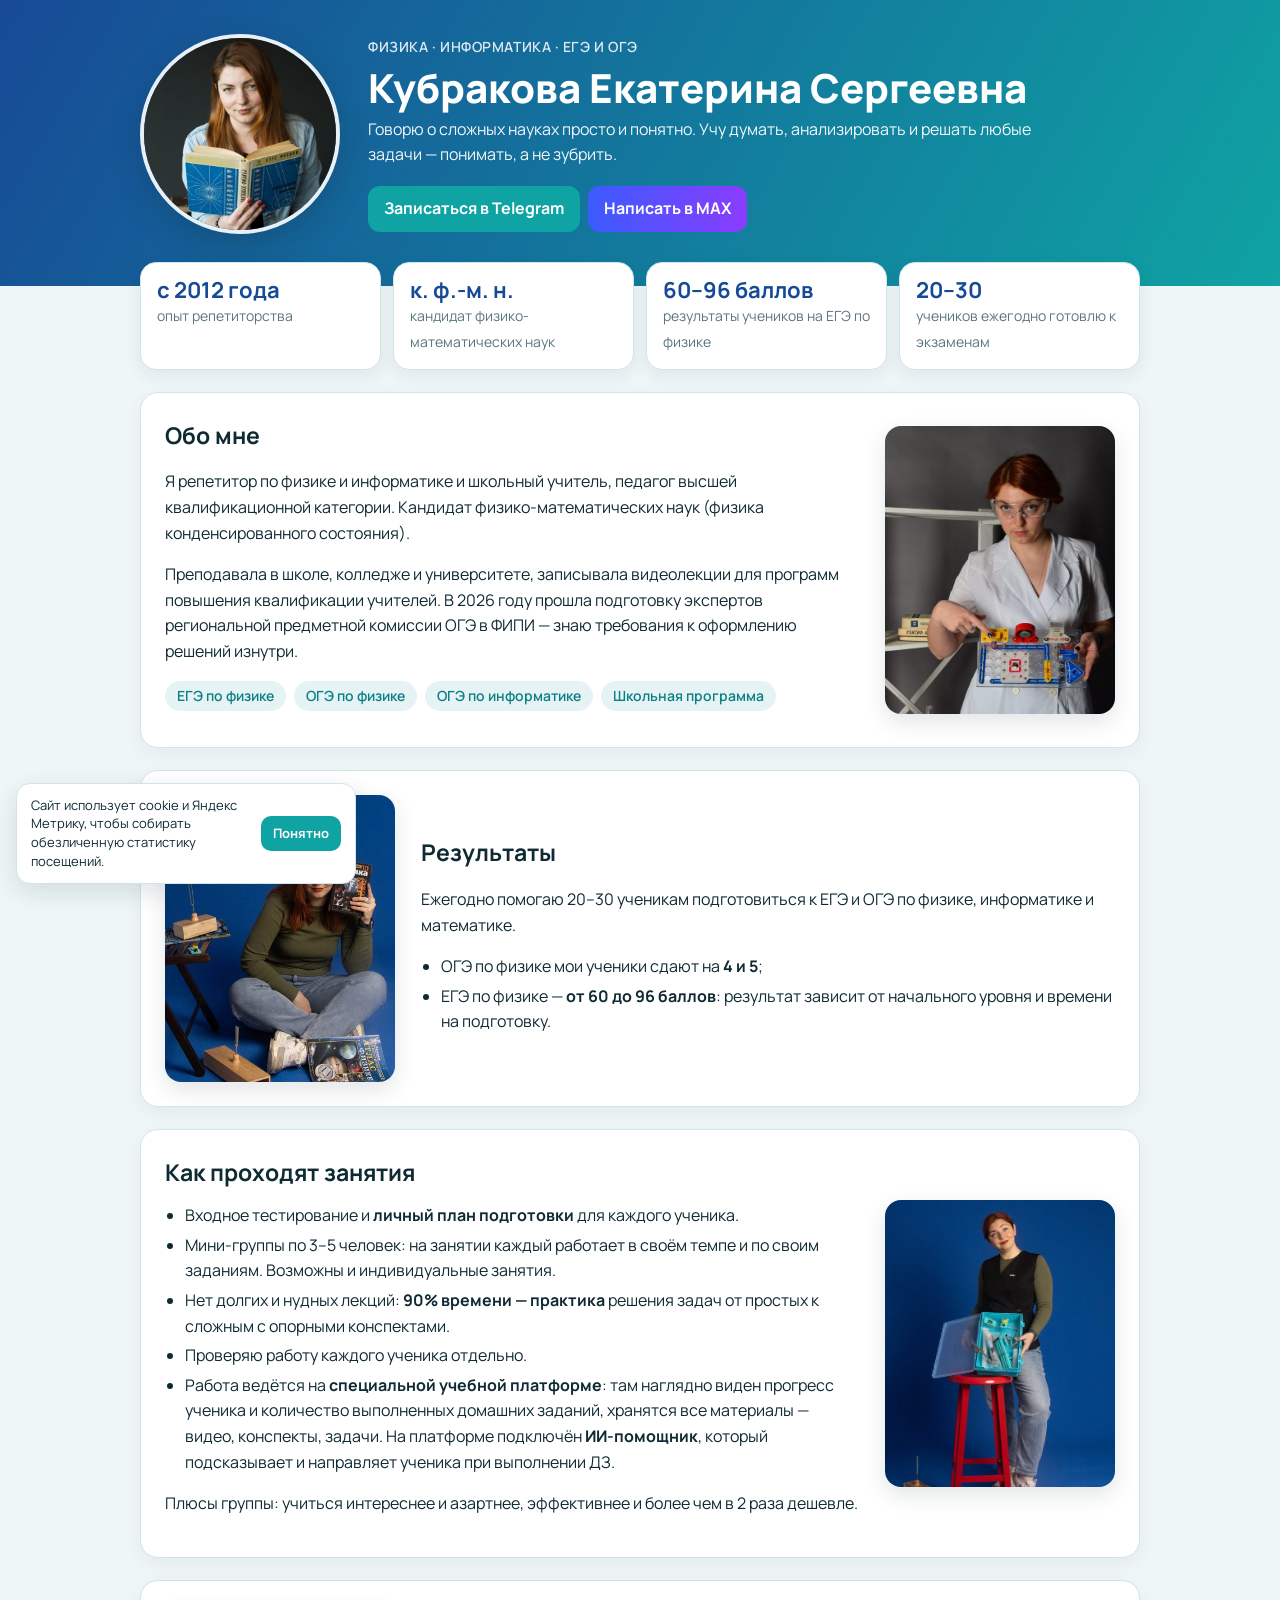
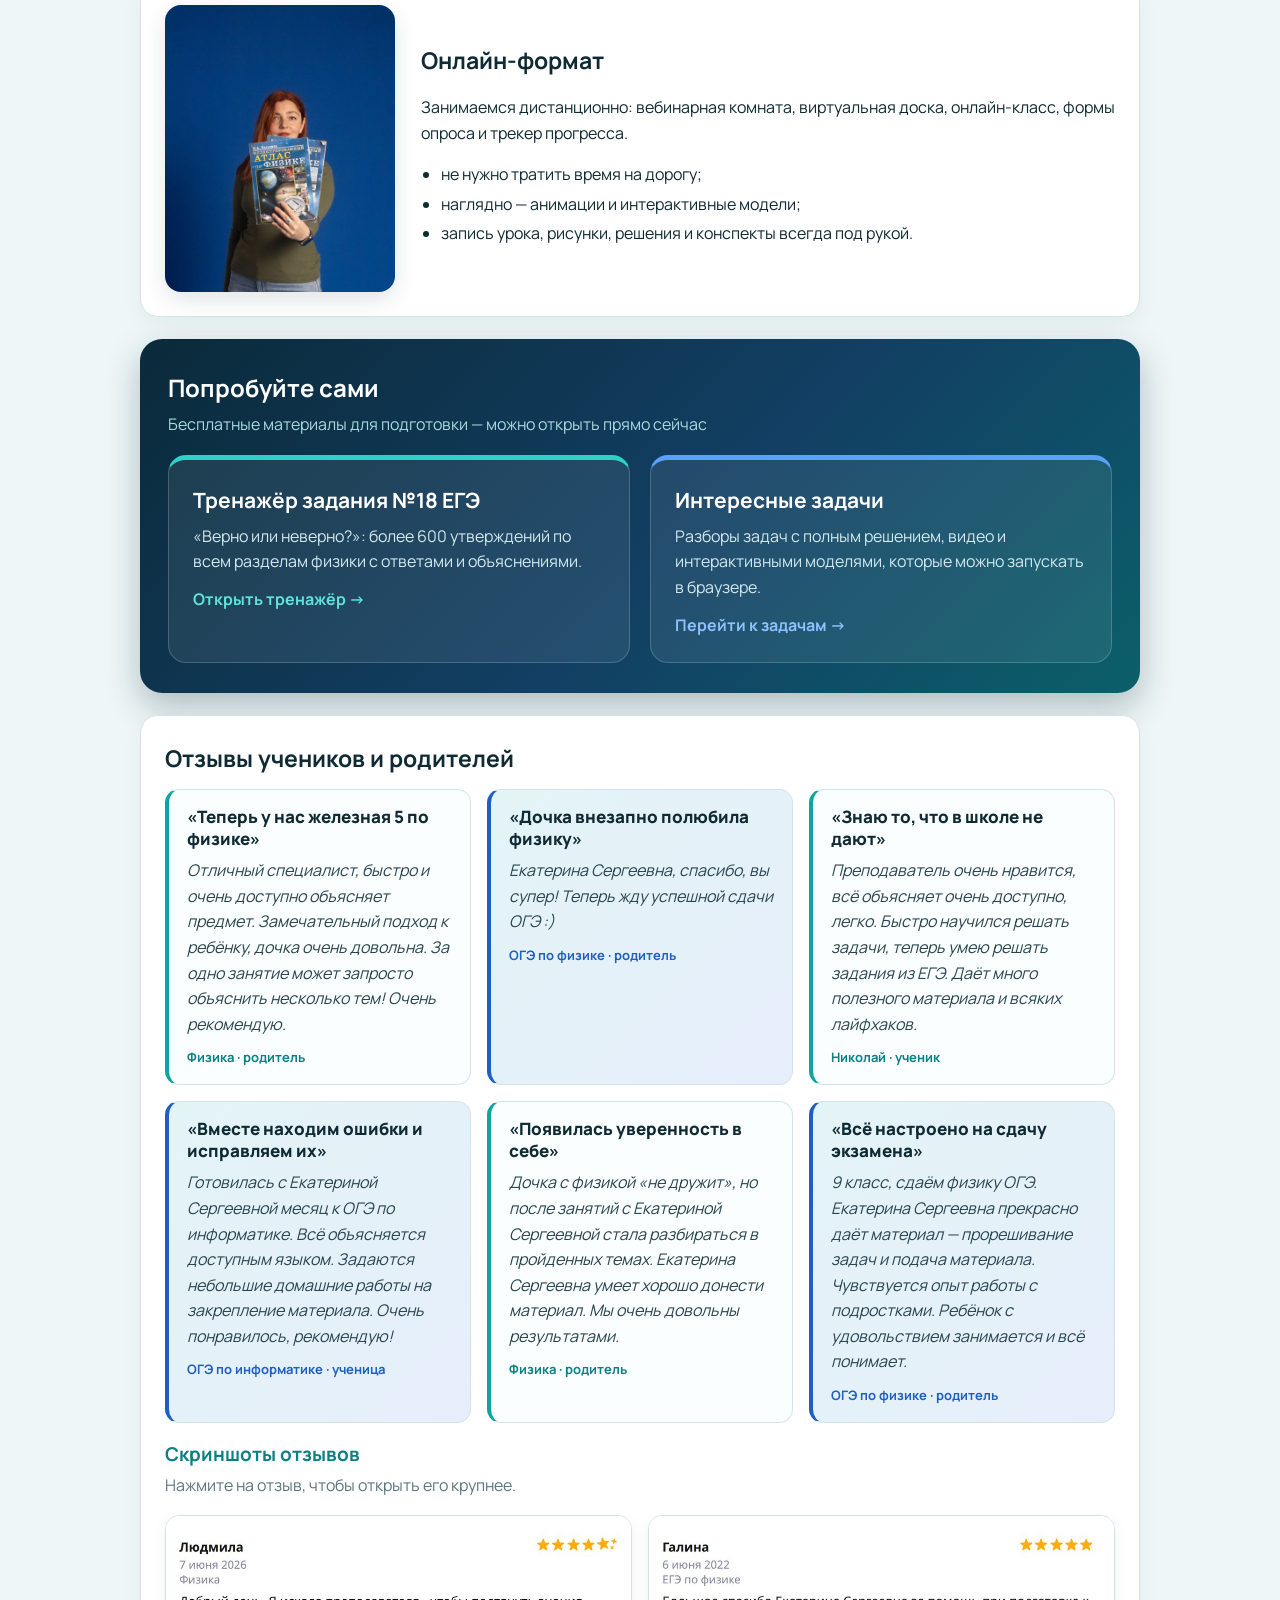
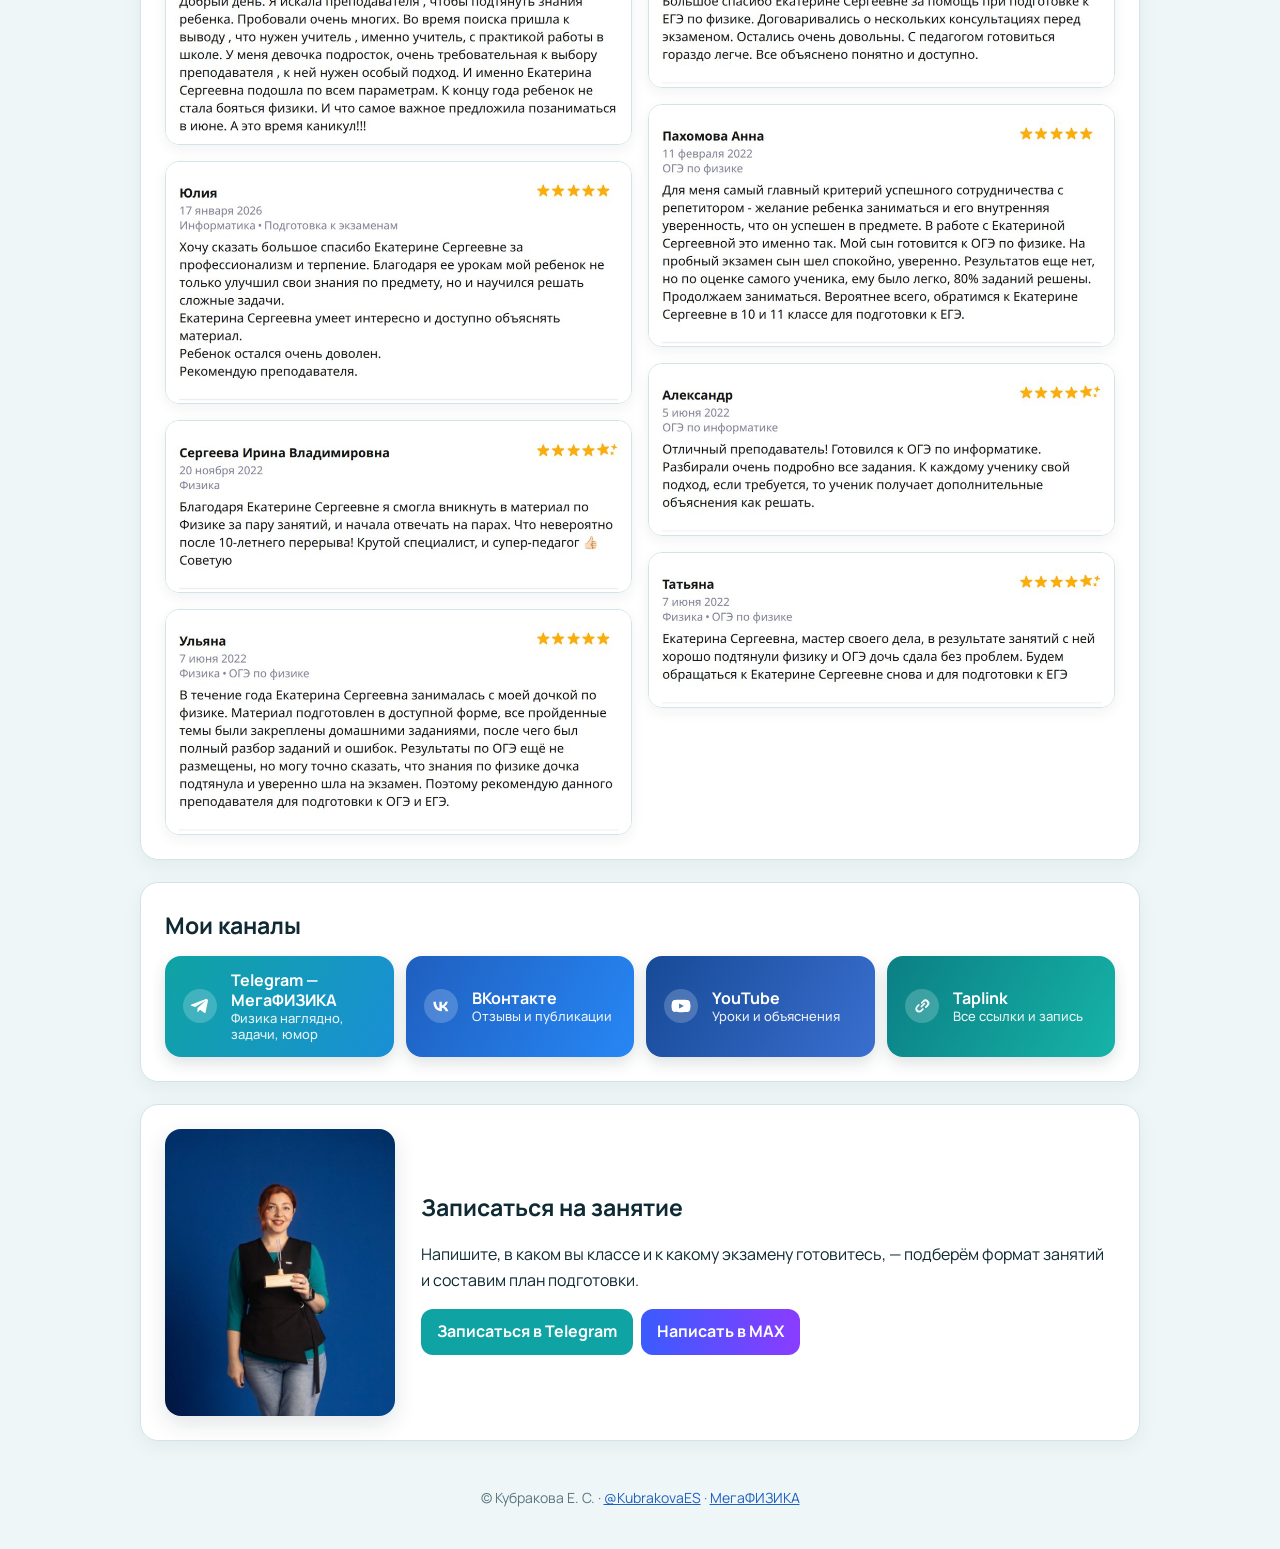
==== commit 3a6e2716: "Главная: тёмный блок с тренажёром и задачами, учебная платформа, чередование цвета отзывов Co-author" ====
--- a/index.html
+++ b/index.html
@@ -28,7 +28,7 @@
 <h2>Результаты</h2>
 <p>Ежегодно помогаю 20–30 ученикам подготовиться к ЕГЭ и ОГЭ по физике, информатике и математике.</p>
 <ul><li>ОГЭ по физике мои ученики сдают на <b>4 и 5</b>;</li>
-<li>ЕГЭ по физике — <b>от 60 до 96 баллов</b>, независимо от начального уровня.</li></ul>
+<li>ЕГЭ по физике — <b>от 60 до 96 баллов</b>: результат зависит от начального уровня и времени на подготовку.</li></ul>
 </div></section>
 
 <section class="card split"><div>
@@ -38,7 +38,7 @@
 <li>Мини-группы по 3–5 человек: на занятии каждый работает в своём темпе и по своим заданиям. Возможны и индивидуальные занятия.</li>
 <li>Нет долгих и нудных лекций: <b>90% времени — практика</b> решения задач от простых к сложным с опорными конспектами.</li>
 <li>Проверяю работу каждого ученика отдельно.</li>
-<li>У каждого ученика есть личная Google-таблица с отчётом по занятиям, домашним работам и ссылками на материалы.</li>
+<li>Работа ведётся на <b>специальной учебной платформе</b>: там наглядно виден прогресс ученика и количество выполненных домашних заданий, хранятся все материалы — видео, конспекты, задачи. На платформе подключён <b>ИИ-помощник</b>, который подсказывает и направляет ученика при выполнении ДЗ.</li>
 </ul>
 <p>Плюсы группы: учиться интереснее и азартнее, эффективнее и более чем в 2 раза дешевле.</p>
 </div><div class="ph"><img src="assets/img/g-kit.jpg" alt="Екатерина Сергеевна с учебным набором по физике" loading="lazy"></div></section>
@@ -49,9 +49,9 @@
 <ul><li>не нужно тратить время на дорогу;</li><li>наглядно — анимации и интерактивные модели;</li><li>запись урока, рисунки, решения и конспекты всегда под рукой.</li></ul>
 </div></section>
 
-<div class="grid2" style="margin-bottom:22px">
+<section class="hub"><h2>Попробуйте сами</h2><p class="hub-sub">Бесплатные материалы для подготовки — можно открыть прямо сейчас</p><div class="grid2">
 <a class="big-link" href="https://kubrakovaes.github.io/ege18-fizika/"><b>Тренажёр задания №18 ЕГЭ</b><span>«Верно или неверно?»: более 600 утверждений по всем разделам физики с ответами и объяснениями.</span><em>Открыть тренажёр →</em></a>
-<a class="big-link blue" href="zadachi/"><b>Интересные задачи</b><span>Разборы задач с полным решением, видео и интерактивными моделями, которые можно запускать в браузере.</span><em>Перейти к задачам →</em></a></div>
+<a class="big-link blue" href="zadachi/"><b>Интересные задачи</b><span>Разборы задач с полным решением, видео и интерактивными моделями, которые можно запускать в браузере.</span><em>Перейти к задачам →</em></a></div></section>
 
 <section class="card"><h2>Отзывы учеников и родителей</h2><div class="reviews">
 <div class="review"><h4>«Теперь у нас железная 5 по физике»</h4><p>Отличный специалист, быстро и очень доступно объясняет предмет. Замечательный подход к ребёнку, дочка очень довольна. За одно занятие может запросто объяснить несколько тем! Очень рекомендую.</p><div class="who">Физика · родитель</div></div>
--- a/assets/site.css
+++ b/assets/site.css
@@ -42,8 +42,8 @@
 @media(max-width:700px){.split,.split.rev{grid-template-columns:1fr}.split.rev .ph{order:0}.split .ph img{max-width:260px;margin:0 auto}}
 .split ul{padding-left:20px;margin:8px 0}.split li{margin:4px 0}
 .card h3{margin:0 0 8px;font-size:19px;color:var(--teal-d)}
-.reviews{columns:3 280px;column-gap:16px}
-.review{break-inside:avoid;background:#fbfeff;border:1px solid var(--line);border-left:4px solid var(--teal);border-radius:14px;padding:16px 18px;margin:0 0 16px}
+.reviews{display:grid;grid-template-columns:repeat(auto-fill,minmax(280px,1fr));gap:16px;margin-bottom:16px}
+.review{break-inside:avoid;background:#fbfeff;border:1px solid var(--line);border-left:4px solid var(--teal);border-radius:14px;padding:16px 18px;margin:0}
 .review h4{margin:0 0 8px;font-size:17px;font-weight:800;color:var(--ink);line-height:1.3}
 .review p{margin:0;font-style:italic;color:#29454f}
 .review .who{margin-top:10px;color:var(--teal-d);font-weight:700;font-size:13px;font-style:normal}
@@ -60,3 +60,12 @@
 .soc.yt{background:linear-gradient(120deg,#174a96,#3a6fd0)}.soc.tl{background:linear-gradient(120deg,#0b7f84,#16b3a8)}
 .btn.max{background:linear-gradient(90deg,#3b5bff,#8a3cff)}.btn.max:hover{filter:brightness(.92)}
 .hero .btn.alt{background:rgba(255,255,255,.18);color:#fff}
+
+.hub{background:linear-gradient(135deg,#0b2a3a 0%,#123f63 55%,#0b5f6a 100%);border-radius:22px;padding:30px 28px;margin:0 0 22px;color:#fff;box-shadow:0 14px 34px rgba(11,42,58,.28)}
+.hub h2{color:#fff;margin:0 0 4px}.hub .hub-sub{color:#a9d9e0;margin:0 0 18px}
+.hub .big-link{background:rgba(255,255,255,.08);border:1px solid rgba(255,255,255,.18);border-top:5px solid #2fd0c8;color:#fff}
+.hub .big-link.blue{border-top-color:#5aa0ff}
+.hub .big-link span{color:#d3e9ee}.hub .big-link em{color:#5fe3da}.hub .big-link.blue em{color:#8cc0ff}
+.hub .big-link:hover{background:rgba(255,255,255,.14);box-shadow:0 10px 26px rgba(0,0,0,.3)}
+.review:nth-child(even){background:linear-gradient(135deg,#e3f4f6,#e6eefb);border-left-color:var(--blue)}
+.review:nth-child(even) .who{color:var(--blue)}
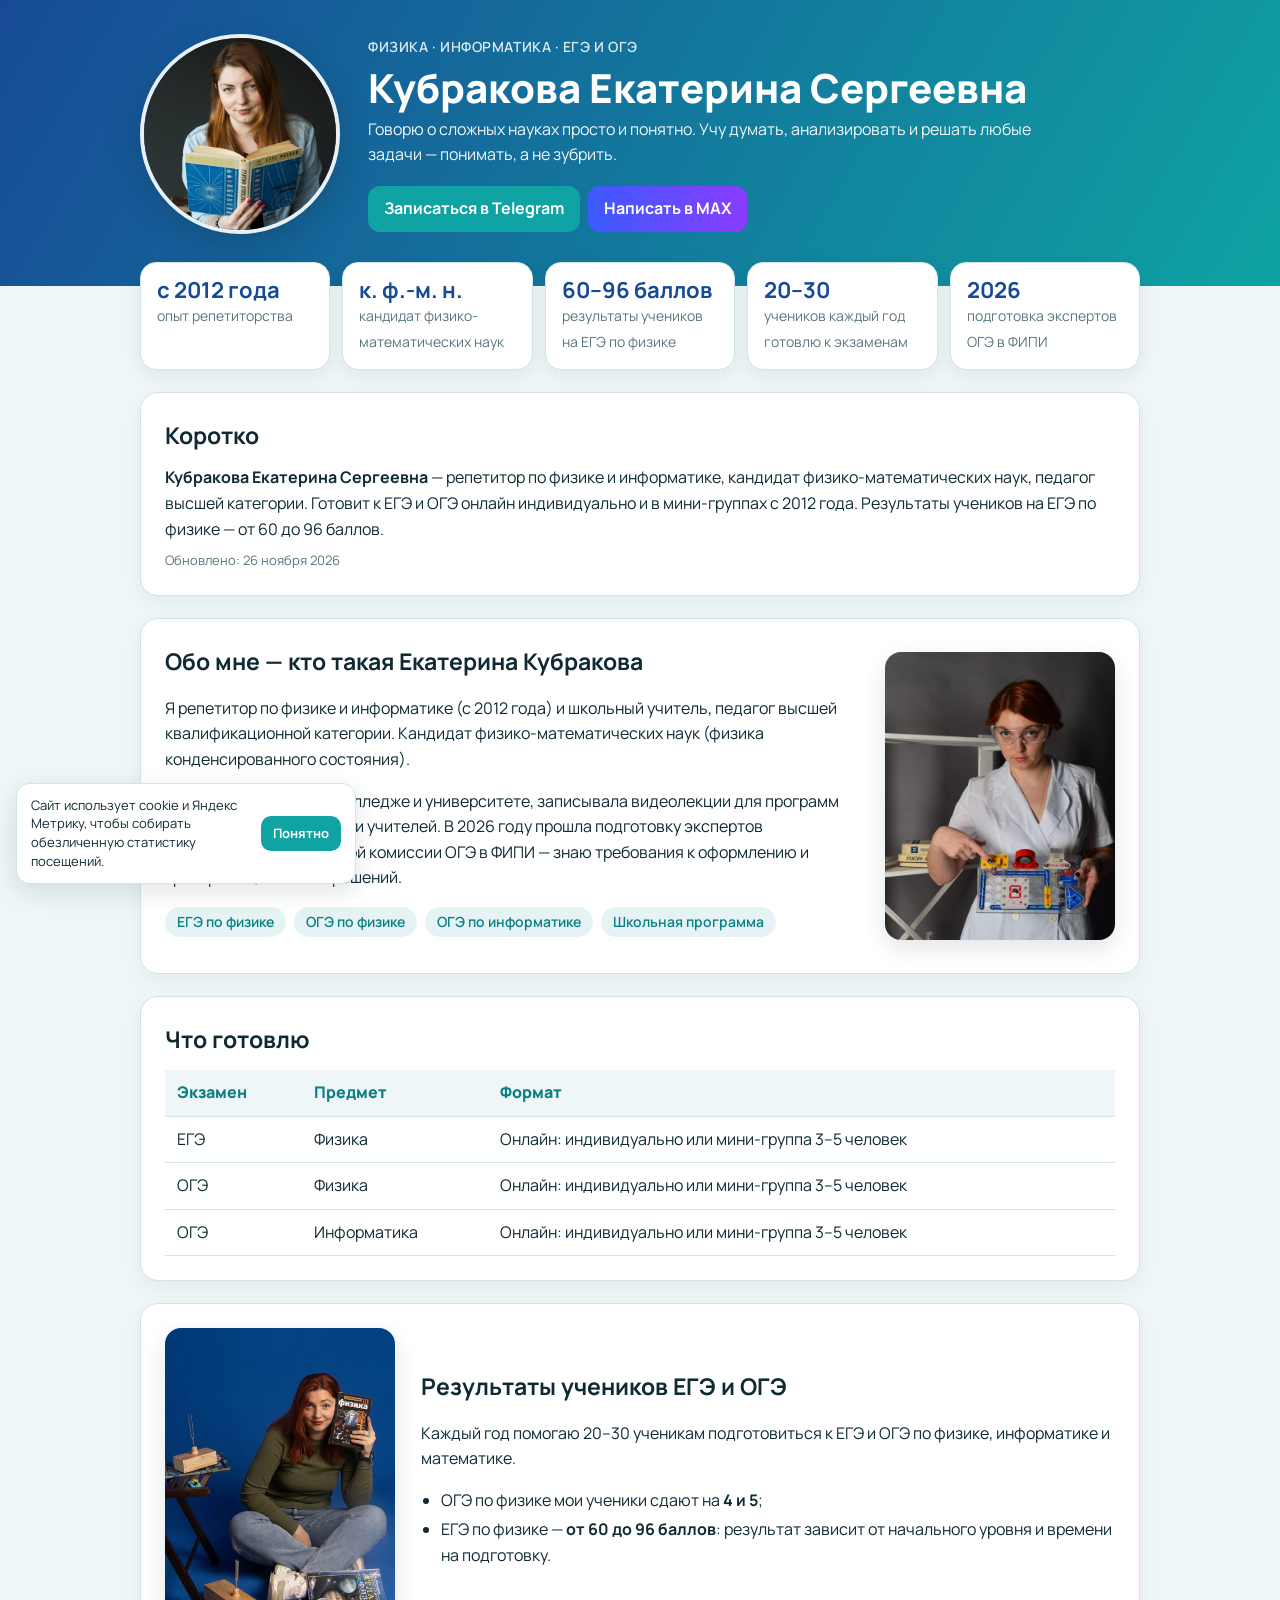
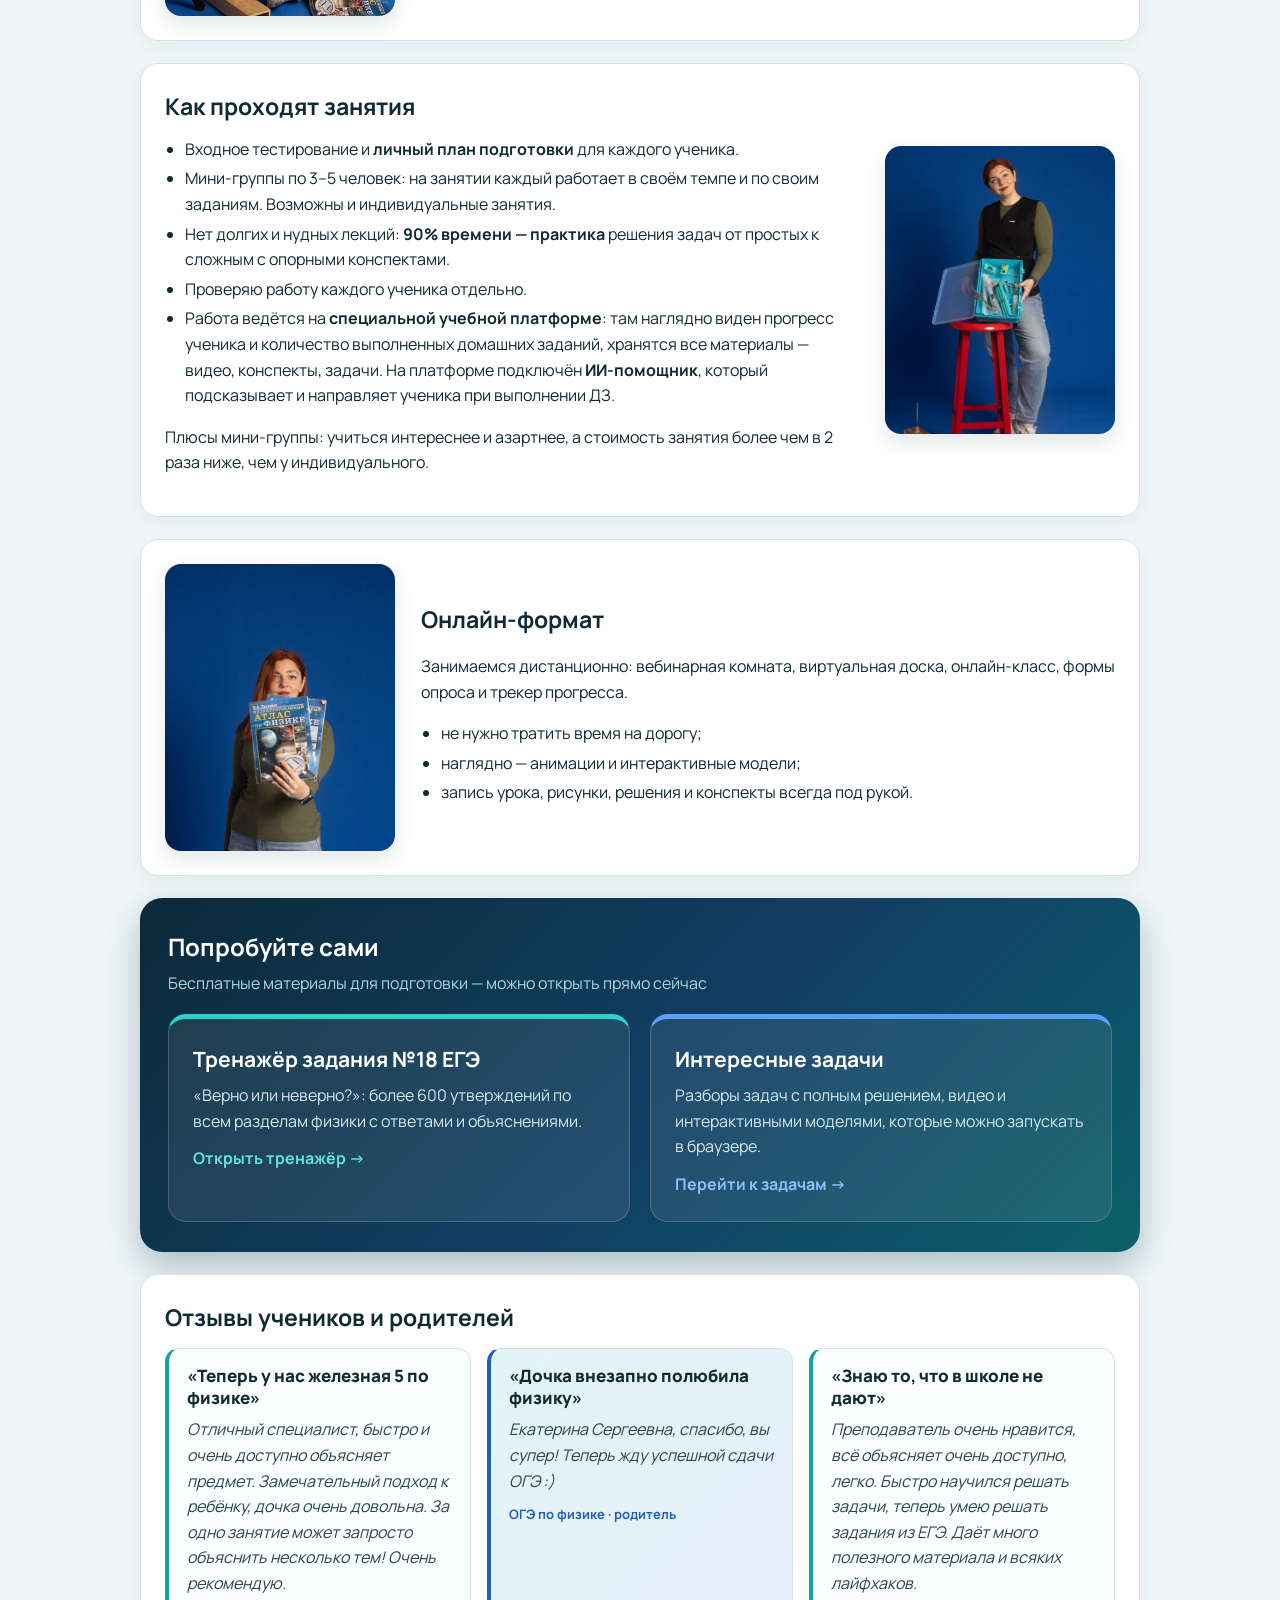
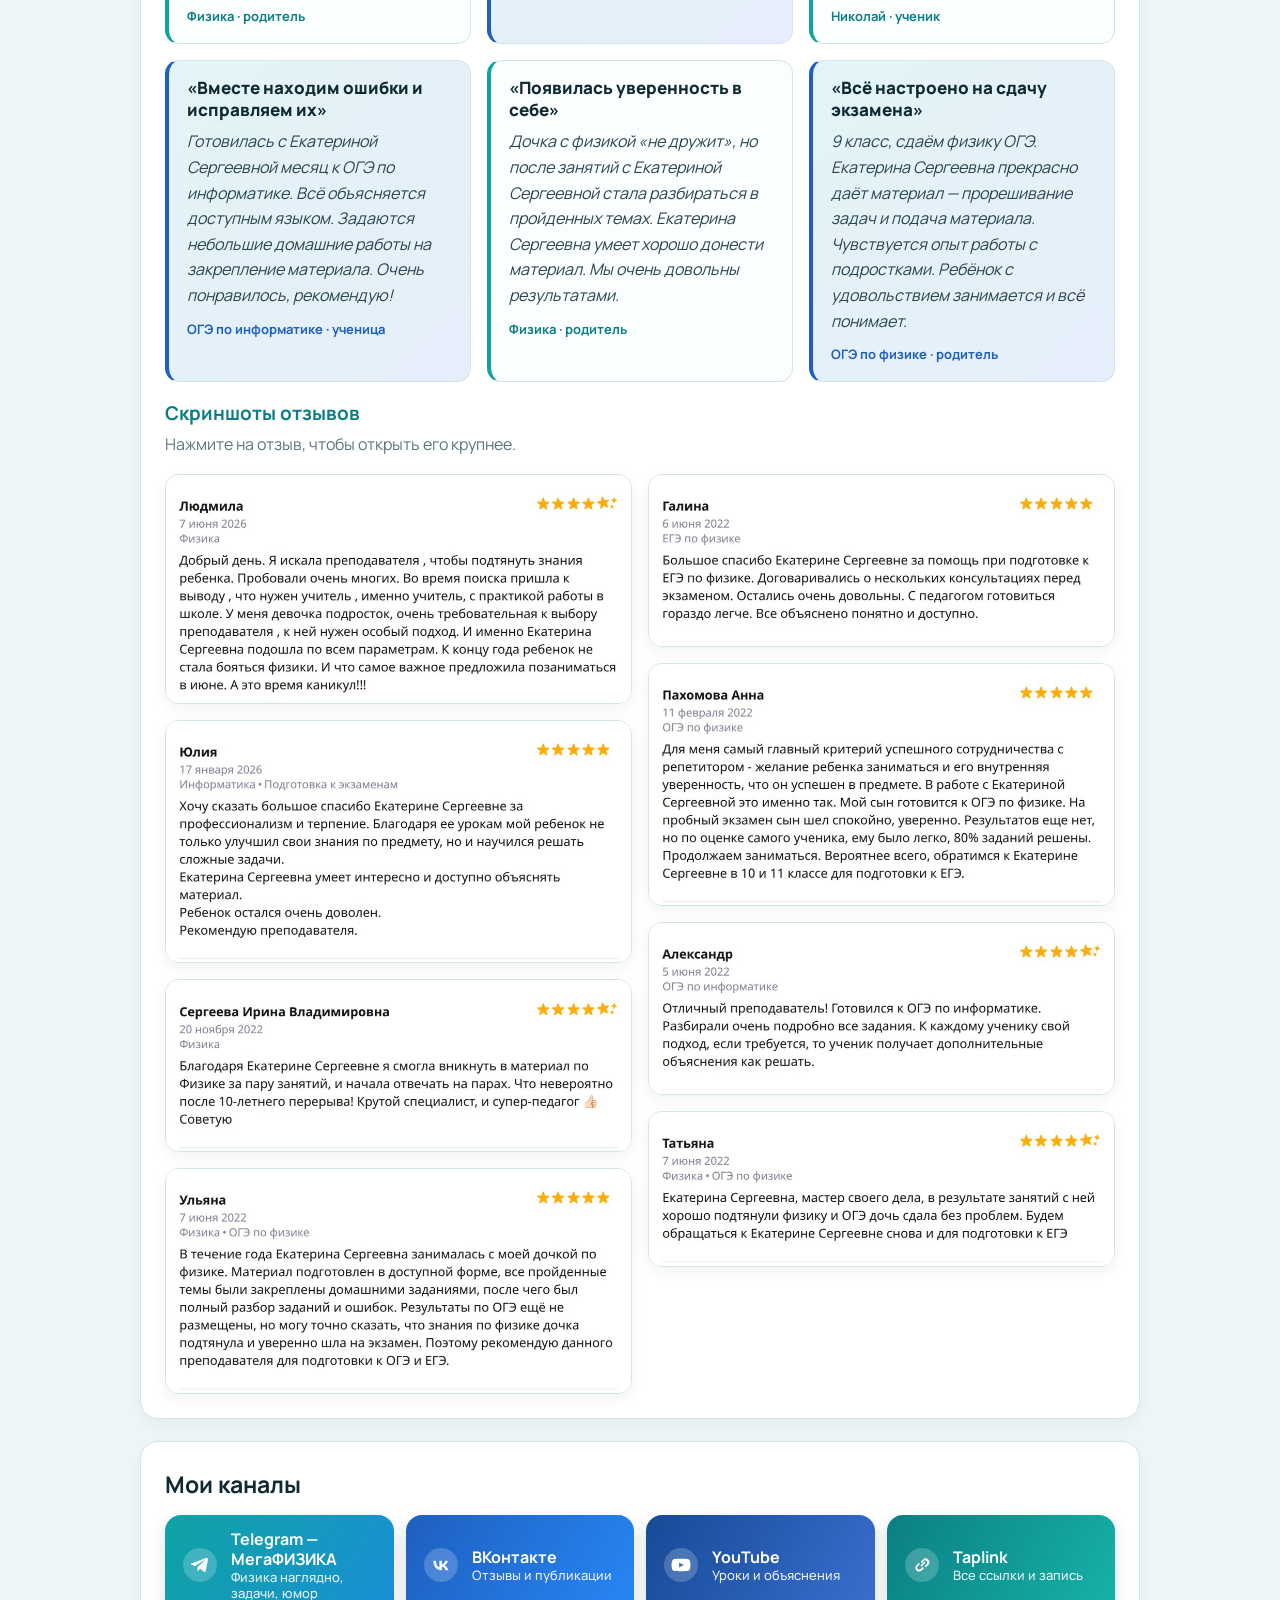
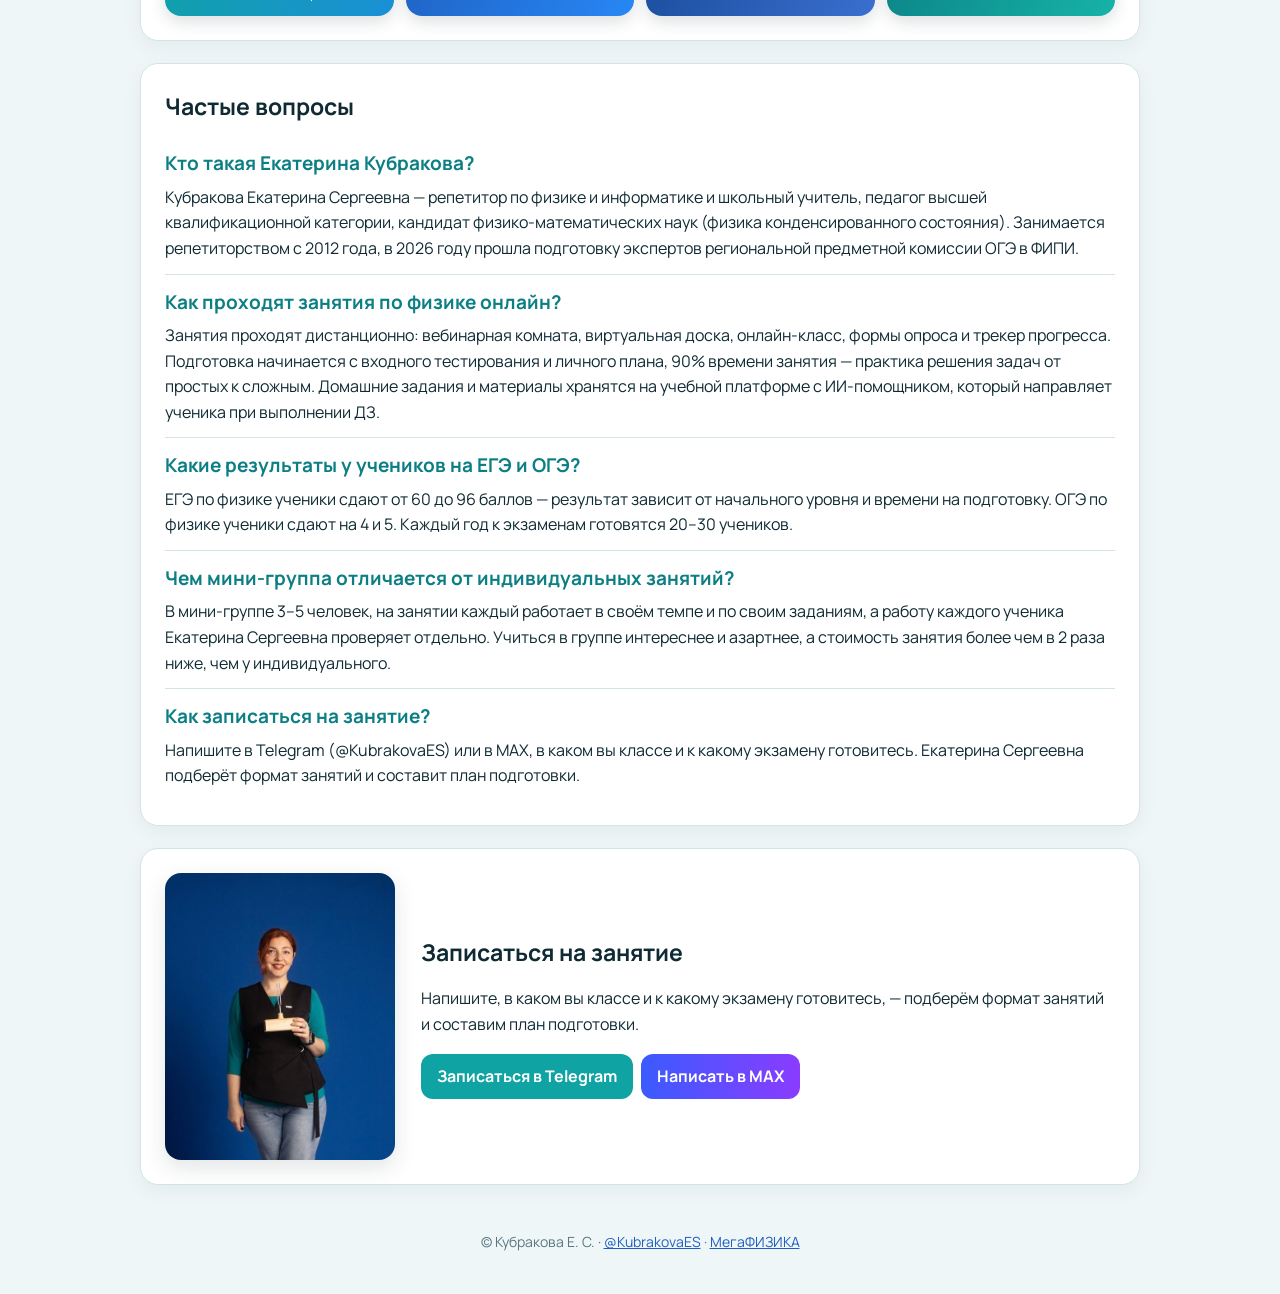
==== commit a3aecd45: "Видимость для ИИ-поиска: блок «Коротко», FAQ, автор, JSON-LD, llms.txt, robots.txt Co-authored-by: P" ====
--- a/index.html
+++ b/index.html
@@ -1,5 +1,8 @@
 <!doctype html><html lang="ru"><head><meta charset="utf-8"><meta name="viewport" content="width=device-width,initial-scale=1">
 <title>Кубракова Екатерина Сергеевна — репетитор по физике и информатике</title>
+<meta name="yandex-verification" content="cd09e4c37a08cd2c"><meta name="google-site-verification" content="2HoObzXKR6WYiRST0w923J46t7hCLelT6b8WHu9kTUM">
+<link rel="canonical" href="https://kubrakovaes.github.io/"><meta name="robots" content="index,follow"><meta property="og:description" content="Кандидат физико-математических наук, педагог высшей категории. Подготовка к ЕГЭ и ОГЭ по физике и информатике онлайн, индивидуально и в мини-группах."><meta property="og:url" content="https://kubrakovaes.github.io/"><meta property="og:type" content="website"><meta property="og:locale" content="ru_RU"><meta property="og:site_name" content="Кубракова Е. С. — физика и информатика"><meta name="twitter:card" content="summary_large_image"><script type="application/ld+json">{"@context": "https://schema.org", "@type": "Person", "name": "Кубракова Екатерина Сергеевна", "alternateName": "Екатерина Кубракова", "url": "https://kubrakovaes.github.io/", "image": "https://kubrakovaes.github.io/assets/img/portrait.jpg", "jobTitle": "Репетитор по физике и информатике", "honorificSuffix": "кандидат физико-математических наук", "description": "Репетитор по физике и информатике, кандидат физико-математических наук, педагог высшей категории. Онлайн-подготовка к ЕГЭ и ОГЭ индивидуально и в мини-группах.", "knowsAbout": ["Физика", "Информатика", "ЕГЭ по физике", "ОГЭ по физике", "ОГЭ по информатике"], "sameAs": ["https://t.me/megafizika1", "https://vk.ru/megafizika", "https://www.youtube.com/@es.kubrakova", "https://kubrakovaes.taplink.ws/"]}</script><script type="application/ld+json">{"@context": "https://schema.org", "@type": "Service", "serviceType": "Онлайн-репетитор по физике и информатике", "provider": {"@type": "Person", "name": "Кубракова Екатерина Сергеевна", "url": "https://kubrakovaes.github.io/"}, "areaServed": "Онлайн", "availableChannel": {"@type": "ServiceChannel", "serviceUrl": "https://t.me/KubrakovaES"}}</script>
+<script type="application/ld+json">{"@context": "https://schema.org", "@type": "ProfilePage", "url": "https://kubrakovaes.github.io/", "name": "Кубракова Екатерина Сергеевна — репетитор по физике и информатике", "inLanguage": "ru", "dateModified": "2026-11-26", "mainEntity": {"@type": "Person", "name": "Кубракова Екатерина Сергеевна", "url": "https://kubrakovaes.github.io/"}}</script><script type="application/ld+json">{"@context": "https://schema.org", "@type": "FAQPage", "mainEntity": [{"@type": "Question", "name": "Кто такая Екатерина Кубракова?", "acceptedAnswer": {"@type": "Answer", "text": "Кубракова Екатерина Сергеевна — репетитор по физике и информатике и школьный учитель, педагог высшей квалификационной категории, кандидат физико-математических наук (физика конденсированного состояния). Занимается репетиторством с 2012 года, в 2026 году прошла подготовку экспертов региональной предметной комиссии ОГЭ в ФИПИ."}}, {"@type": "Question", "name": "Как проходят занятия по физике онлайн?", "acceptedAnswer": {"@type": "Answer", "text": "Занятия проходят дистанционно: вебинарная комната, виртуальная доска, онлайн-класс, формы опроса и трекер прогресса. Подготовка начинается с входного тестирования и личного плана, 90% времени занятия — практика решения задач от простых к сложным. Домашние задания и материалы хранятся на учебной платформе с ИИ-помощником, который направляет ученика при выполнении ДЗ."}}, {"@type": "Question", "name": "Какие результаты у учеников на ЕГЭ и ОГЭ?", "acceptedAnswer": {"@type": "Answer", "text": "ЕГЭ по физике ученики сдают от 60 до 96 баллов — результат зависит от начального уровня и времени на подготовку. ОГЭ по физике ученики сдают на 4 и 5. Каждый год к экзаменам готовятся 20–30 учеников."}}, {"@type": "Question", "name": "Чем мини-группа отличается от индивидуальных занятий?", "acceptedAnswer": {"@type": "Answer", "text": "В мини-группе 3–5 человек, на занятии каждый работает в своём темпе и по своим заданиям, а работу каждого ученика Екатерина Сергеевна проверяет отдельно. Учиться в группе интереснее и азартнее, а стоимость занятия более чем в 2 раза ниже, чем у индивидуального."}}, {"@type": "Question", "name": "Как записаться на занятие?", "acceptedAnswer": {"@type": "Answer", "text": "Напишите в Telegram (@KubrakovaES) или в MAX, в каком вы классе и к какому экзамену готовитесь. Екатерина Сергеевна подберёт формат занятий и составит план подготовки."}}]}</script>
 <meta name="description" content="Кандидат физико-математических наук, педагог высшей категории. Подготовка к ЕГЭ и ОГЭ по физике и информатике онлайн, индивидуально и в мини-группах.">
 <meta property="og:title" content="Кубракова Екатерина Сергеевна — репетитор по физике и информатике"><meta property="og:image" content="https://kubrakovaes.github.io/assets/img/portrait.jpg">
 <link rel="preconnect" href="https://fonts.googleapis.com"><link rel="preconnect" href="https://fonts.gstatic.com" crossorigin>
@@ -14,19 +17,24 @@
 <div class="stat"><b>с 2012 года</b><span>опыт репетиторства</span></div>
 <div class="stat"><b>к. ф.-м. н.</b><span>кандидат физико-математических наук</span></div>
 <div class="stat"><b>60–96 баллов</b><span>результаты учеников на ЕГЭ по физике</span></div>
-<div class="stat"><b>20–30</b><span>учеников ежегодно готовлю к экзаменам</span></div>
+<div class="stat"><b>20–30</b><span>учеников каждый год готовлю к экзаменам</span></div>
+<div class="stat"><b>2026</b><span>подготовка экспертов ОГЭ в ФИПИ</span></div>
 </div>
 
+<section class="card brief" id="korotko"><h2>Коротко</h2><p><b>Кубракова Екатерина Сергеевна</b> — репетитор по физике и информатике, кандидат физико-математических наук, педагог высшей категории. Готовит к ЕГЭ и ОГЭ онлайн индивидуально и в мини-группах с 2012 года. Результаты учеников на ЕГЭ по физике — от 60 до 96 баллов.</p><p class="upd">Обновлено: <time datetime="2026-11-26">26 ноября 2026</time></p></section>
+
 <section class="card split"><div>
-<h2>Обо мне</h2>
-<p>Я репетитор по физике и информатике и школьный учитель, педагог высшей квалификационной категории. Кандидат физико-математических наук (физика конденсированного состояния).</p>
-<p>Преподавала в школе, колледже и университете, записывала видеолекции для программ повышения квалификации учителей. В 2026 году прошла подготовку экспертов региональной предметной комиссии ОГЭ в ФИПИ — знаю требования к оформлению решений изнутри.</p>
+<h2>Обо мне — кто такая Екатерина Кубракова</h2>
+<p>Я репетитор по физике и информатике (с 2012 года) и школьный учитель, педагог высшей квалификационной категории. Кандидат физико-математических наук (физика конденсированного состояния).</p>
+<p>Преподавала в школе, колледже и университете, записывала видеолекции для программ повышения квалификации учителей. В 2026 году прошла подготовку экспертов региональной предметной комиссии ОГЭ в ФИПИ — знаю требования к оформлению и критерии оценивания решений.</p>
 <div class="tags"><span>ЕГЭ по физике</span><span>ОГЭ по физике</span><span>ОГЭ по информатике</span><span>Школьная программа</span></div>
 </div><div class="ph"><img src="assets/img/g-lab.jpg" alt="Екатерина Сергеевна с электрическим конструктором" loading="lazy"></div></section>
 
+<section class="card" id="chto-gotovlyu"><h2>Что готовлю</h2><div class="tbl-wrap"><table class="facts"><thead><tr><th>Экзамен</th><th>Предмет</th><th>Формат</th></tr></thead><tbody><tr><td>ЕГЭ</td><td>Физика</td><td>Онлайн: индивидуально или мини-группа 3–5 человек</td></tr><tr><td>ОГЭ</td><td>Физика</td><td>Онлайн: индивидуально или мини-группа 3–5 человек</td></tr><tr><td>ОГЭ</td><td>Информатика</td><td>Онлайн: индивидуально или мини-группа 3–5 человек</td></tr></tbody></table></div></section>
+
 <section class="card split rev"><div class="ph"><img src="assets/img/g-books.jpg" alt="Екатерина Сергеевна с книгой «Физика»" loading="lazy"></div><div>
-<h2>Результаты</h2>
-<p>Ежегодно помогаю 20–30 ученикам подготовиться к ЕГЭ и ОГЭ по физике, информатике и математике.</p>
+<h2>Результаты учеников ЕГЭ и ОГЭ</h2>
+<p>Каждый год помогаю 20–30 ученикам подготовиться к ЕГЭ и ОГЭ по физике, информатике и математике.</p>
 <ul><li>ОГЭ по физике мои ученики сдают на <b>4 и 5</b>;</li>
 <li>ЕГЭ по физике — <b>от 60 до 96 баллов</b>: результат зависит от начального уровня и времени на подготовку.</li></ul>
 </div></section>
@@ -40,7 +48,7 @@
 <li>Проверяю работу каждого ученика отдельно.</li>
 <li>Работа ведётся на <b>специальной учебной платформе</b>: там наглядно виден прогресс ученика и количество выполненных домашних заданий, хранятся все материалы — видео, конспекты, задачи. На платформе подключён <b>ИИ-помощник</b>, который подсказывает и направляет ученика при выполнении ДЗ.</li>
 </ul>
-<p>Плюсы группы: учиться интереснее и азартнее, эффективнее и более чем в 2 раза дешевле.</p>
+<p>Плюсы мини-группы: учиться интереснее и азартнее, а стоимость занятия более чем в 2 раза ниже, чем у индивидуального.</p>
 </div><div class="ph"><img src="assets/img/g-kit.jpg" alt="Екатерина Сергеевна с учебным набором по физике" loading="lazy"></div></section>
 
 <section class="card split rev"><div class="ph"><img src="assets/img/g-astro.jpg" alt="Екатерина Сергеевна с атласом по физике" loading="lazy"></div><div>
@@ -80,8 +88,16 @@
 <a class="soc tl" href="https://kubrakovaes.taplink.ws/" target="_blank" rel="noopener"><svg viewBox="0 0 24 24" aria-hidden="true"><path fill="currentColor" d="M10.6 13.4a1 1 0 0 1 0-1.4l3.5-3.5a1 1 0 1 1 1.4 1.4L12 13.4a1 1 0 0 1-1.4 0zM8.5 19.9a4.5 4.5 0 0 1-3.2-7.7l2.1-2.1a1 1 0 1 1 1.4 1.4l-2.1 2.1a2.5 2.5 0 0 0 3.5 3.5l2.1-2.1a1 1 0 1 1 1.4 1.4l-2.1 2.1a4.5 4.5 0 0 1-3.1 1.4zm8-5.6a1 1 0 0 1-.7-1.7l2.1-2.1a2.5 2.5 0 0 0-3.5-3.5l-2.1 2.1a1 1 0 0 1-1.4-1.4L13 5.6a4.5 4.5 0 0 1 6.4 6.4l-2.1 2.1a1 1 0 0 1-.8.2z"/></svg><span>Taplink<small>Все ссылки и запись</small></span></a>
 </div></section>
 
+<section class="card faq" id="faq"><h2>Частые вопросы</h2>
+<div class="faq-item"><h3>Кто такая Екатерина Кубракова?</h3><p>Кубракова Екатерина Сергеевна — репетитор по физике и информатике и школьный учитель, педагог высшей квалификационной категории, кандидат физико-математических наук (физика конденсированного состояния). Занимается репетиторством с 2012 года, в 2026 году прошла подготовку экспертов региональной предметной комиссии ОГЭ в ФИПИ.</p></div>
+<div class="faq-item"><h3>Как проходят занятия по физике онлайн?</h3><p>Занятия проходят дистанционно: вебинарная комната, виртуальная доска, онлайн-класс, формы опроса и трекер прогресса. Подготовка начинается с входного тестирования и личного плана, 90% времени занятия — практика решения задач от простых к сложным. Домашние задания и материалы хранятся на учебной платформе с ИИ-помощником, который направляет ученика при выполнении ДЗ.</p></div>
+<div class="faq-item"><h3>Какие результаты у учеников на ЕГЭ и ОГЭ?</h3><p>ЕГЭ по физике ученики сдают от 60 до 96 баллов — результат зависит от начального уровня и времени на подготовку. ОГЭ по физике ученики сдают на 4 и 5. Каждый год к экзаменам готовятся 20–30 учеников.</p></div>
+<div class="faq-item"><h3>Чем мини-группа отличается от индивидуальных занятий?</h3><p>В мини-группе 3–5 человек, на занятии каждый работает в своём темпе и по своим заданиям, а работу каждого ученика Екатерина Сергеевна проверяет отдельно. Учиться в группе интереснее и азартнее, а стоимость занятия более чем в 2 раза ниже, чем у индивидуального.</p></div>
+<div class="faq-item"><h3>Как записаться на занятие?</h3><p>Напишите в Telegram (@KubrakovaES) или в MAX, в каком вы классе и к какому экзамену готовитесь. Екатерина Сергеевна подберёт формат занятий и составит план подготовки.</p></div>
+</section>
+
 <section class="card split rev"><div class="ph"><img src="assets/img/g-pendulum.jpg" alt="Екатерина Сергеевна с камертоном" loading="lazy"></div><div>
-<h2>Записаться на занятие</h2><p>Напишите, в каком вы классе и к какому экзамену готовитесь, — подберём формат занятий и составим план подготовки.</p><div class="row"><a class="btn" href="https://t.me/KubrakovaES" target="_blank" rel="noopener">Записаться в Telegram</a><a class="btn max" href="https://max.ru/u/f9LHodD0cOKXjT28cd-4Ic7kbpN1_F-1NDqRArSVZjF6PoIaOD2EUkCqzCk" target="_blank" rel="noopener">Написать в MAX</a></div>
+<h2 id="zapis">Записаться на занятие</h2><p>Напишите, в каком вы классе и к какому экзамену готовитесь, — подберём формат занятий и составим план подготовки.</p><div class="row"><a class="btn" href="https://t.me/KubrakovaES" target="_blank" rel="noopener">Записаться в Telegram</a><a class="btn max" href="https://max.ru/u/f9LHodD0cOKXjT28cd-4Ic7kbpN1_F-1NDqRArSVZjF6PoIaOD2EUkCqzCk" target="_blank" rel="noopener">Написать в MAX</a></div>
 </div></section>
 </main>
 <footer>© Кубракова Е. С. · <a href="https://t.me/KubrakovaES">@KubrakovaES</a> · <a href="https://t.me/megafizika1">МегаФИЗИКА</a></footer>
--- a/assets/site.css
+++ b/assets/site.css
@@ -69,3 +69,12 @@
 .hub .big-link:hover{background:rgba(255,255,255,.14);box-shadow:0 10px 26px rgba(0,0,0,.3)}
 .review:nth-child(even){background:linear-gradient(135deg,#e3f4f6,#e6eefb);border-left-color:var(--blue)}
 .review:nth-child(even) .who{color:var(--blue)}
+/* блоки для поиска и нейросетей */
+.brief p{margin:0 0 8px}.brief .upd{margin:0;font-size:13px;color:var(--muted)}
+.tbl-wrap{overflow-x:auto}.facts{width:100%;border-collapse:collapse;font-size:16px}
+.facts th,.facts td{text-align:left;padding:10px 12px;border-bottom:1px solid var(--line)}
+.facts th{color:var(--teal-d);font-weight:800;background:#eef6f7}
+.faq-item{padding:12px 0;border-bottom:1px solid var(--line)}.faq-item:last-child{border-bottom:0}
+.faq-item h3{margin:0 0 6px}.faq-item p{margin:0}
+.stats{grid-template-columns:repeat(5,1fr)}@media(max-width:900px){.stats{grid-template-columns:repeat(3,1fr)}}@media(max-width:560px){.stats{grid-template-columns:repeat(2,1fr)}}
+.author-line{margin:10px 0 0;font-size:14px;opacity:.9}.author-line a{color:inherit;font-weight:700}
